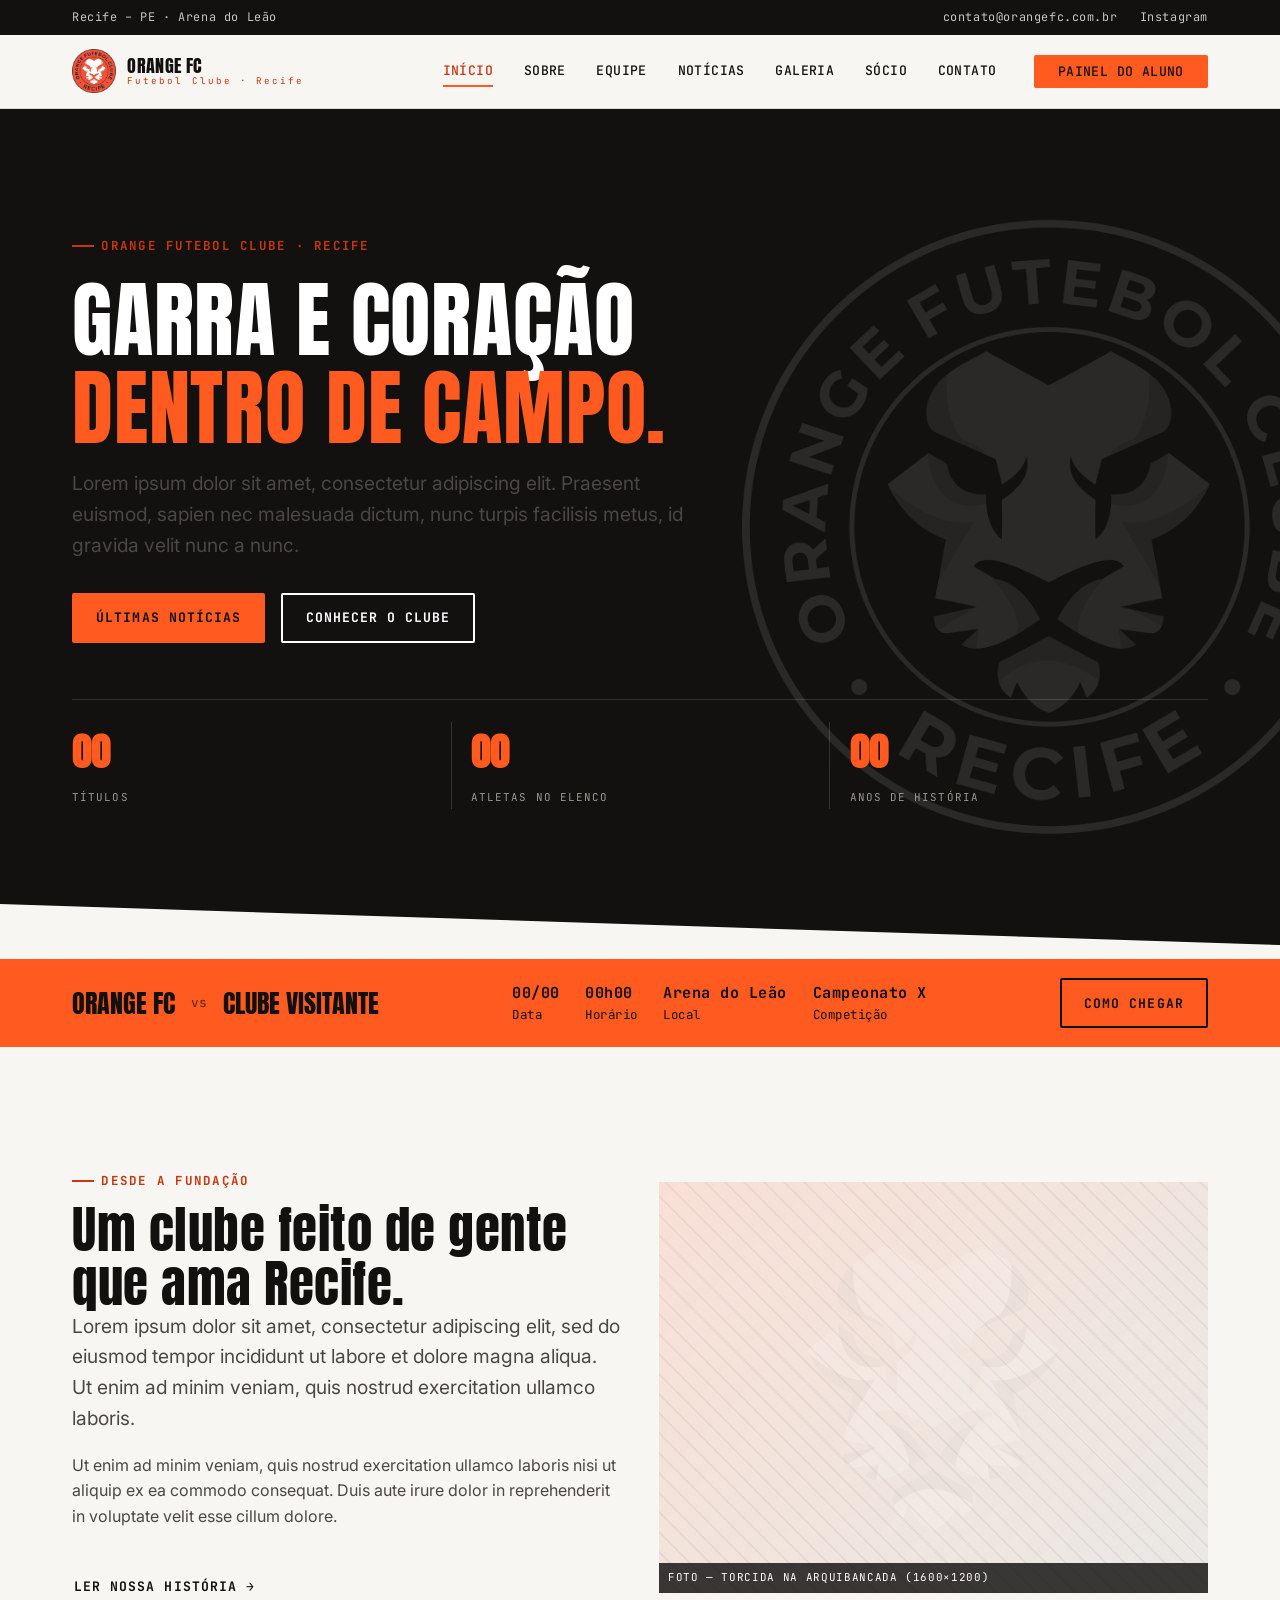
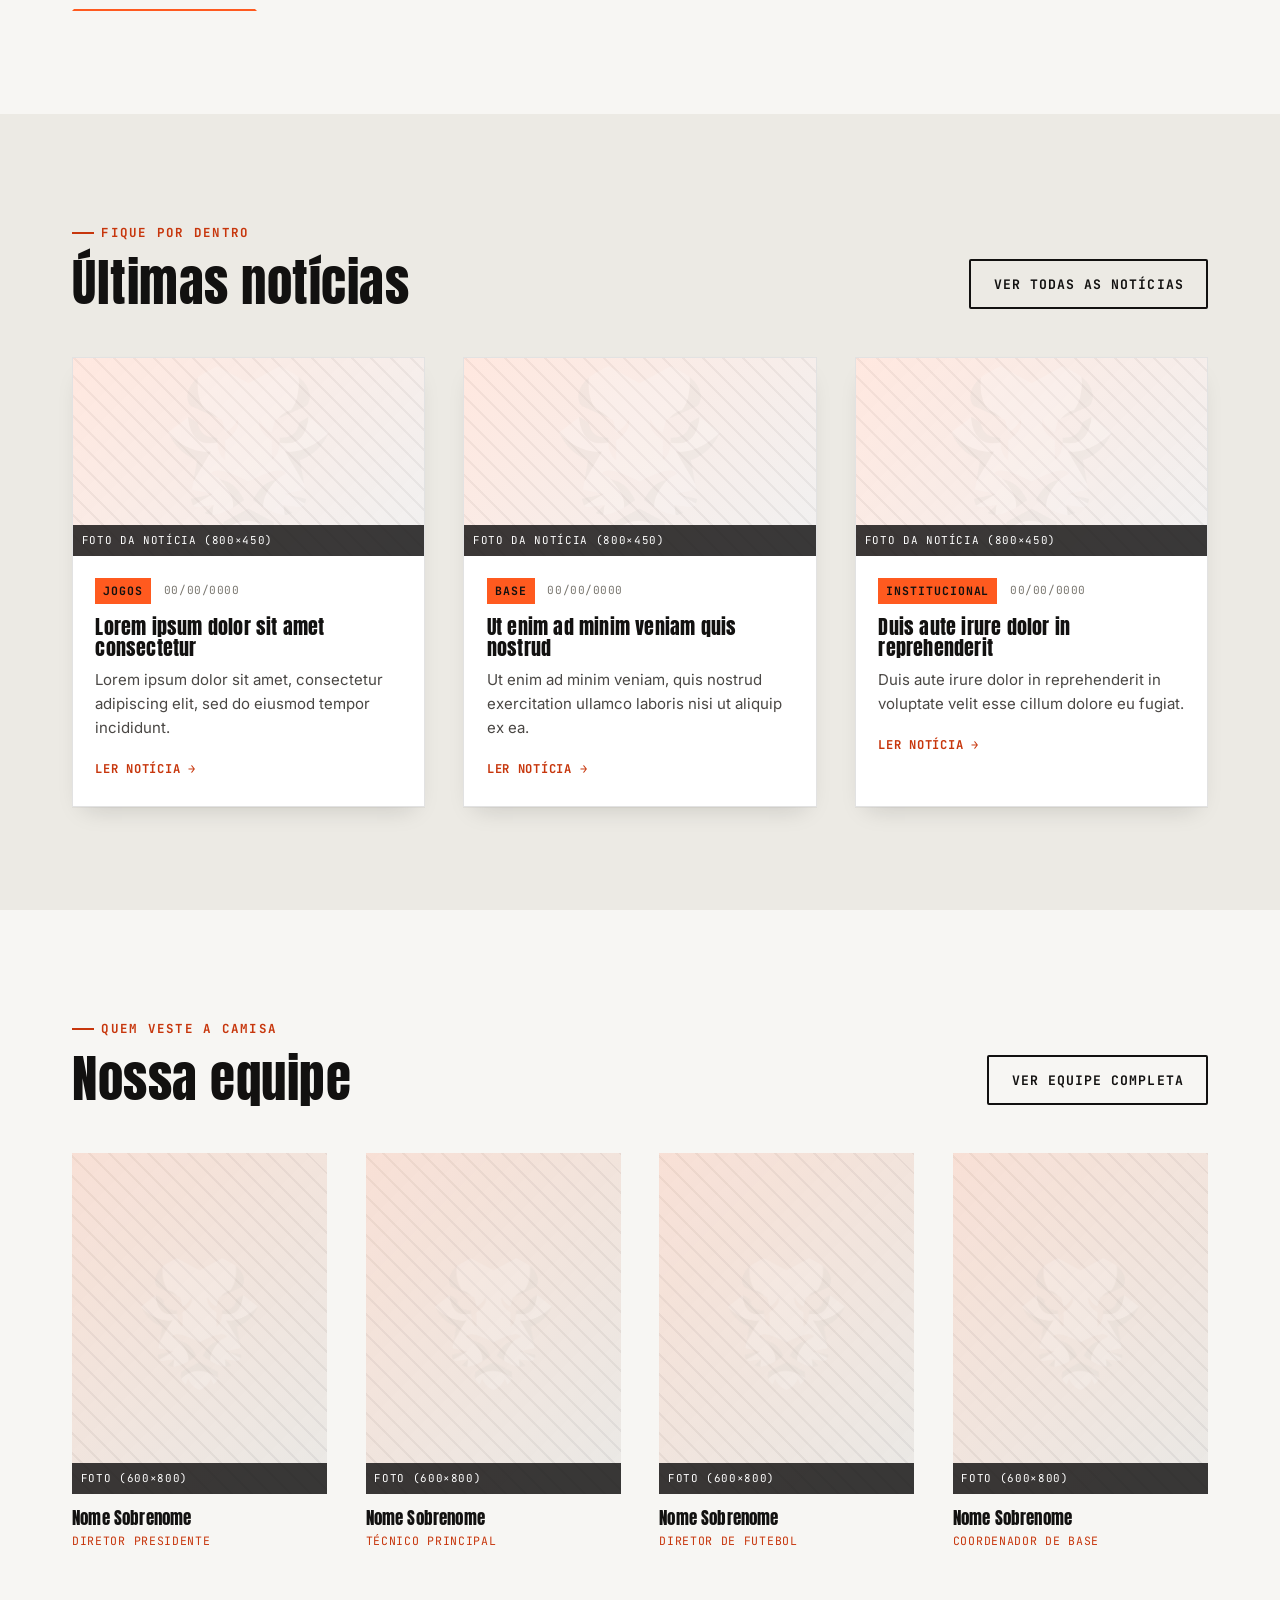
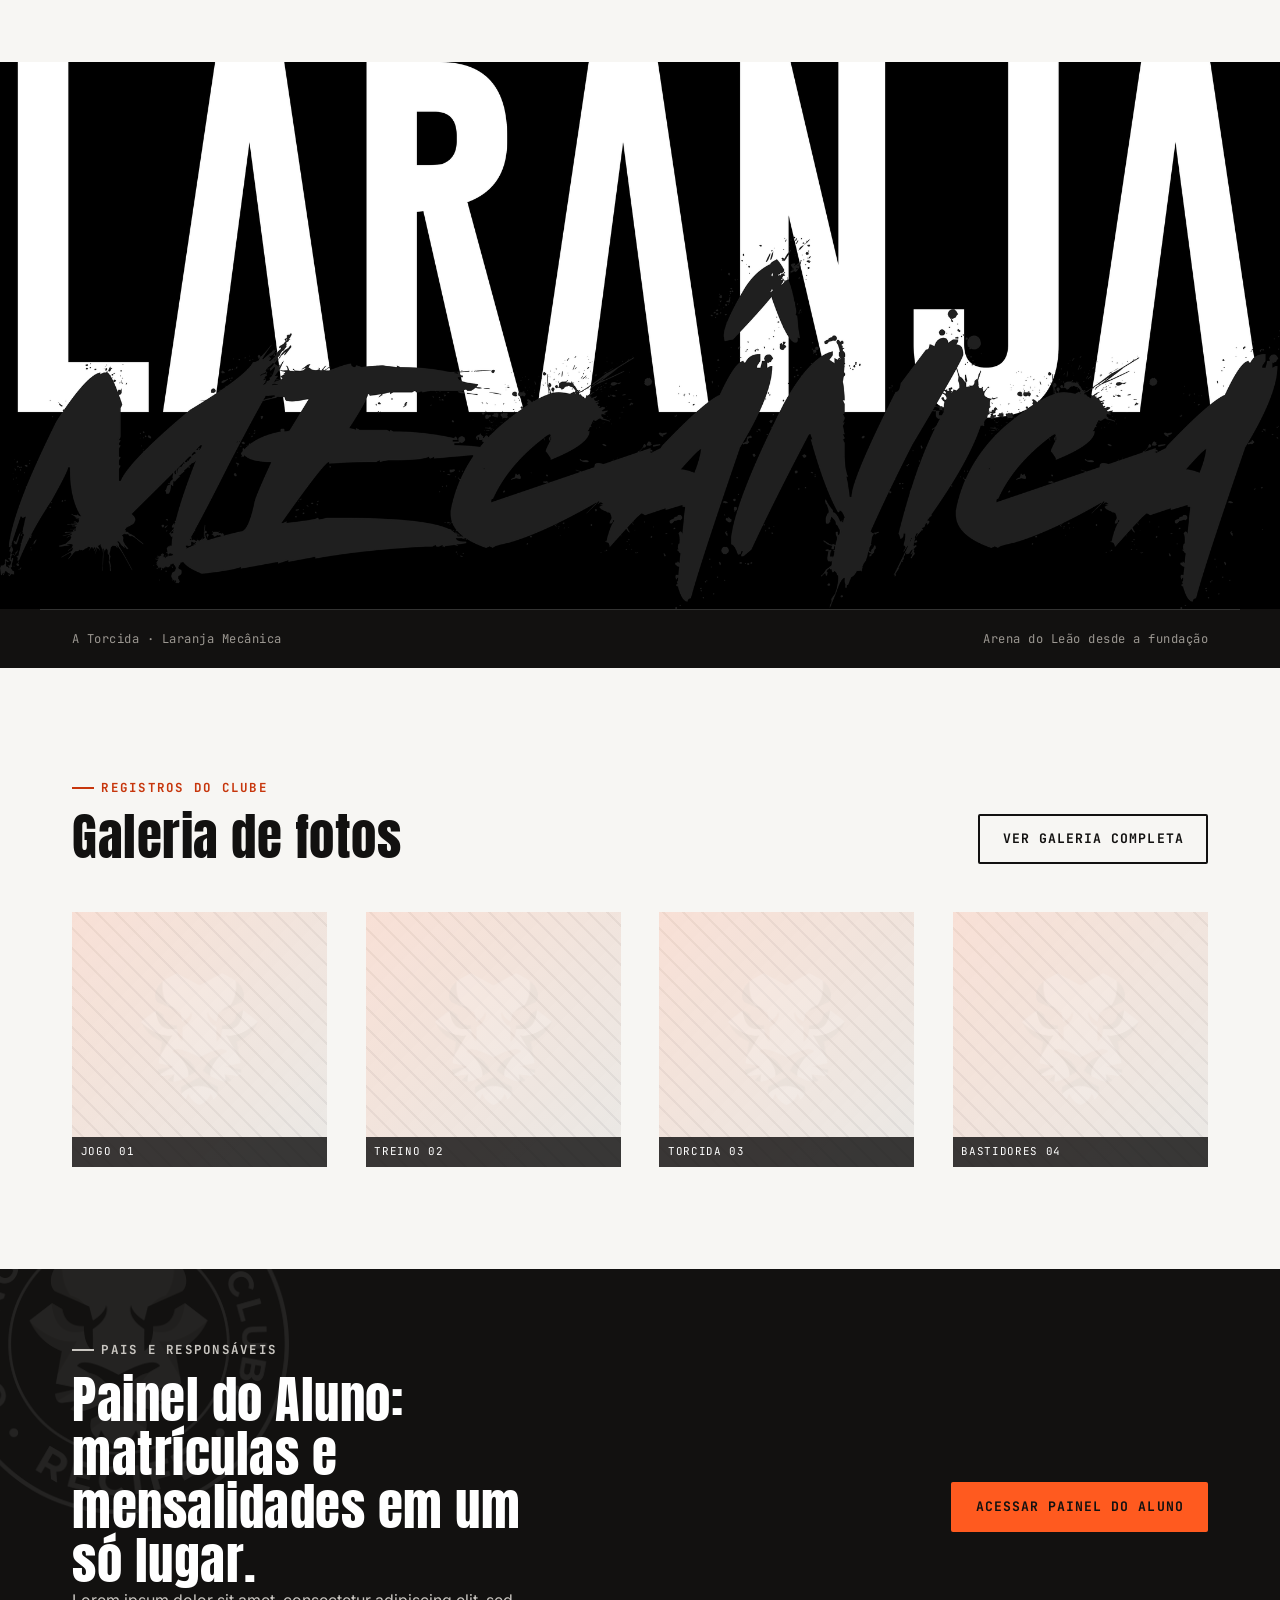
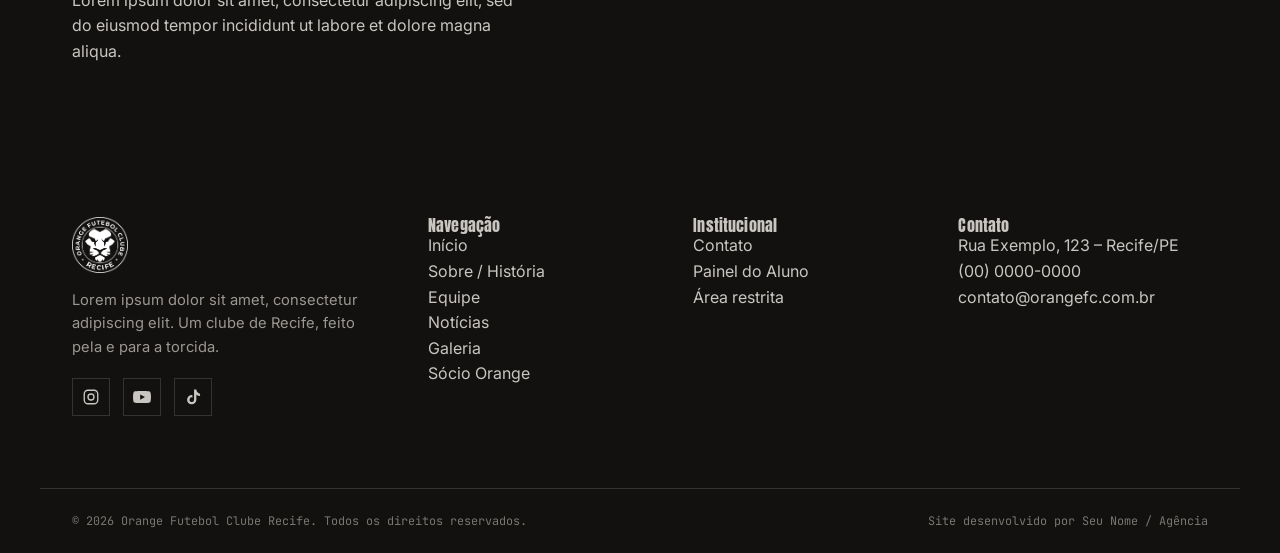
==== index.html @ 22c45e9d "Primeiro commit do site Orange FC Recife Site institucional completo: home, sobre, equipe, noticias," ====
<!DOCTYPE html>
<html lang="pt-BR">
<head>
<meta charset="UTF-8">
<meta name="viewport" content="width=device-width, initial-scale=1.0">
<title>Orange Futebol Clube Recife — Site Oficial</title>
<meta name="description" content="Site oficial do Orange Futebol Clube Recife. Notícias, elenco, história, galeria de fotos e acesso ao Painel do Aluno.">
<link rel="icon" href="img/escudo-laranja-grande.png">
<link rel="stylesheet" href="css/style.css">
</head>
<body>
<a class="skip-link" href="#conteudo">Pular para o conteúdo</a>

<!-- ============================= TOPBAR ============================= -->
<div class="topbar">
  <div class="container">
    <span>Recife – PE · Arena do Leão</span>
    <div class="topbar__links">
      <a href="contato.html">contato@orangefc.com.br</a>
      <a href="https://www.instagram.com/orangefcrecife" target="_blank" rel="noopener">Instagram</a>
    </div>
  </div>
</div>

<!-- ============================= HEADER ============================= -->
<header class="site-header">
  <div class="container">
    <a class="brand" href="index.html">
      <img src="img/escudo-laranja-grande.png" alt="Escudo do Orange Futebol Clube Recife">
      <span class="brand__name">ORANGE FC<small>Futebol Clube · Recife</small></span>
    </a>
    <nav class="nav" id="site-nav">
      <a href="index.html" aria-current="page">Início</a>
      <a href="sobre.html">Sobre</a>
      <a href="equipe.html">Equipe</a>
      <a href="noticias.html">Notícias</a>
      <a href="galeria.html">Galeria</a>
      <a href="socio.html">Sócio</a>
      <a href="contato.html">Contato</a>
      <a class="btn btn--primary nav__cta" href="#" target="_blank" rel="noopener">Painel do Aluno</a>
    </nav>
    <button class="nav-toggle" aria-label="Abrir menu" aria-expanded="false" aria-controls="site-nav"><span></span></button>
  </div>
</header>

<main id="conteudo">

  <!-- ============================= HERO ============================= -->
  <section class="hero angle-cut-bottom">
    <img class="hero__lion" src="img/leao-watermark-1.png" alt="">
    <div class="container hero__grid">
      <div class="hero__content">
        <p class="eyebrow">Orange Futebol Clube · Recife</p>
        <h1 class="h1 hero__title">
          <span class="line">GARRA E CORAÇÃO</span>
          <span class="line text-orange">DENTRO DE CAMPO.</span>
        </h1>
        <p class="lede">Lorem ipsum dolor sit amet, consectetur adipiscing elit. Praesent euismod, sapien nec malesuada dictum, nunc turpis facilisis metus, id gravida velit nunc a nunc.</p>
        <div class="hero__actions">
          <a class="btn btn--primary" href="noticias.html">Últimas notícias</a>
          <a class="btn btn--outline" href="sobre.html">Conhecer o clube</a>
        </div>
      </div>
      <div class="hero__stats">
        <div>
          <strong>00</strong>
          <span>Títulos</span>
        </div>
        <div>
          <strong>00</strong>
          <span>Atletas no elenco</span>
        </div>
        <div>
          <strong>00</strong>
          <span>Anos de história</span>
        </div>
      </div>
    </div>
  </section>

  <!-- ============================= PRÓXIMO JOGO ============================= -->
  <div class="ticket-edge"></div>
  <section class="matchbar">
    <div class="container">
      <div class="matchbar__teams">
        <span>ORANGE FC</span>
        <span class="matchbar__vs">vs</span>
        <span>CLUBE VISITANTE</span>
      </div>
      <div class="matchbar__meta">
        <div><strong>00/00</strong><span>Data</span></div>
        <div><strong>00h00</strong><span>Horário</span></div>
        <div><strong>Arena do Leão</strong><span>Local</span></div>
        <div><strong>Campeonato X</strong><span>Competição</span></div>
      </div>
      <a class="btn btn--outline" href="contato.html">Como chegar</a>
    </div>
  </section>
  <div class="ticket-edge"></div>

  <!-- ============================= SOBRE (TEASER) ============================= -->
  <section class="section">
    <div class="container grid grid-2" style="align-items: center;">
      <div>
        <p class="eyebrow">Desde a fundação</p>
        <h2 class="h2">Um clube feito de gente<br>que ama Recife.</h2>
        <p class="lede">Lorem ipsum dolor sit amet, consectetur adipiscing elit, sed do eiusmod tempor incididunt ut labore et dolore magna aliqua. Ut enim ad minim veniam, quis nostrud exercitation ullamco laboris.</p>
        <p style="color:#4A4744; max-width: 60ch;">Ut enim ad minim veniam, quis nostrud exercitation ullamco laboris nisi ut aliquip ex ea commodo consequat. Duis aute irure dolor in reprehenderit in voluptate velit esse cillum dolore.</p>
        <a class="btn btn--ghost" href="sobre.html" style="margin-top: 1rem;">Ler nossa história →</a>
      </div>
      <div class="ph ph--4x3">
        <span>Foto — torcida na arquibancada (1600×1200)</span>
      </div>
    </div>
  </section>

  <!-- ============================= NOTÍCIAS (DESTAQUES) ============================= -->
  <section class="section section--dim">
    <div class="container">
      <div class="section-head">
        <div>
          <p class="eyebrow">Fique por dentro</p>
          <h2 class="h2">Últimas notícias</h2>
        </div>
        <a class="btn btn--outline" href="noticias.html">Ver todas as notícias</a>
      </div>

      <div class="grid grid-3">
        <article class="card news-card">
          <div class="ph ph--16x9"><span>Foto da notícia (800×450)</span></div>
          <div class="news-card__body">
            <div class="news-card__meta"><span class="tag tag--orange">Jogos</span><span>00/00/0000</span></div>
            <h3>Lorem ipsum dolor sit amet consectetur</h3>
            <p>Lorem ipsum dolor sit amet, consectetur adipiscing elit, sed do eiusmod tempor incididunt.</p>
            <a class="news-card__link" href="noticia.html">Ler notícia →</a>
          </div>
        </article>
        <article class="card news-card">
          <div class="ph ph--16x9"><span>Foto da notícia (800×450)</span></div>
          <div class="news-card__body">
            <div class="news-card__meta"><span class="tag tag--orange">Base</span><span>00/00/0000</span></div>
            <h3>Ut enim ad minim veniam quis nostrud</h3>
            <p>Ut enim ad minim veniam, quis nostrud exercitation ullamco laboris nisi ut aliquip ex ea.</p>
            <a class="news-card__link" href="noticia.html">Ler notícia →</a>
          </div>
        </article>
        <article class="card news-card">
          <div class="ph ph--16x9"><span>Foto da notícia (800×450)</span></div>
          <div class="news-card__body">
            <div class="news-card__meta"><span class="tag tag--orange">Institucional</span><span>00/00/0000</span></div>
            <h3>Duis aute irure dolor in reprehenderit</h3>
            <p>Duis aute irure dolor in reprehenderit in voluptate velit esse cillum dolore eu fugiat.</p>
            <a class="news-card__link" href="noticia.html">Ler notícia →</a>
          </div>
        </article>
      </div>
    </div>
  </section>

  <!-- ============================= EQUIPE (TEASER) ============================= -->
  <section class="section">
    <div class="container">
      <div class="section-head">
        <div>
          <p class="eyebrow">Quem veste a camisa</p>
          <h2 class="h2">Nossa equipe</h2>
        </div>
        <a class="btn btn--outline" href="equipe.html">Ver equipe completa</a>
      </div>
      <div class="grid grid-4">
        <div class="person">
          <div class="ph ph--3x4 person__photo"><span>Foto (600×800)</span></div>
          <h3>Nome Sobrenome</h3>
          <span class="role">Diretor Presidente</span>
        </div>
        <div class="person">
          <div class="ph ph--3x4 person__photo"><span>Foto (600×800)</span></div>
          <h3>Nome Sobrenome</h3>
          <span class="role">Técnico Principal</span>
        </div>
        <div class="person">
          <div class="ph ph--3x4 person__photo"><span>Foto (600×800)</span></div>
          <h3>Nome Sobrenome</h3>
          <span class="role">Diretor de Futebol</span>
        </div>
        <div class="person">
          <div class="ph ph--3x4 person__photo"><span>Foto (600×800)</span></div>
          <h3>Nome Sobrenome</h3>
          <span class="role">Coordenador de Base</span>
        </div>
      </div>
    </div>
  </section>

  <!-- ============================= TORCIDA — LARANJA MECÂNICA ============================= -->
  <section class="torcida-band">
    <img src="img/laranja-mecanica.png" alt="Arte da torcida Laranja Mecânica, nome da torcida organizada do Orange Futebol Clube">
    <div class="container torcida-band__caption">
      <span>A Torcida · Laranja Mecânica</span>
      <span>Arena do Leão desde a fundação</span>
    </div>
  </section>

  <!-- ============================= GALERIA (TEASER) ============================= -->
  <section class="section">
    <div class="container">
      <div class="section-head">
        <div>
          <p class="eyebrow">Registros do clube</p>
          <h2 class="h2">Galeria de fotos</h2>
        </div>
        <a class="btn btn--outline" href="galeria.html">Ver galeria completa</a>
      </div>
      <div class="grid grid-4">
        <div class="ph ph--1x1"><span>Jogo 01</span></div>
        <div class="ph ph--1x1"><span>Treino 02</span></div>
        <div class="ph ph--1x1"><span>Torcida 03</span></div>
        <div class="ph ph--1x1"><span>Bastidores 04</span></div>
      </div>
    </div>
  </section>

  <!-- ============================= CTA — PAINEL DO ALUNO ============================= -->
  <section class="cta-banner">
    <img class="cta-banner__lion" src="img/leao-watermark-1.png" alt="">
    <div class="container">
      <div>
        <p class="eyebrow">Pais e responsáveis</p>
        <h2 class="h2">Painel do Aluno: matrículas e mensalidades em um só lugar.</h2>
        <p>Lorem ipsum dolor sit amet, consectetur adipiscing elit, sed do eiusmod tempor incididunt ut labore et dolore magna aliqua.</p>
      </div>
      <a class="btn btn--primary" href="#" target="_blank" rel="noopener">Acessar Painel do Aluno</a>
    </div>
  </section>

</main>

<!-- ============================= FOOTER ============================= -->
<footer class="site-footer">
  <div class="container footer__top">
    <div class="footer__brand">
      <img src="img/escudo-preto.png" alt="Escudo do Orange Futebol Clube Recife" style="filter: brightness(0) invert(1);">
      <p>Lorem ipsum dolor sit amet, consectetur adipiscing elit. Um clube de Recife, feito pela e para a torcida.</p>
      <div class="footer__social">
        <a href="https://www.instagram.com/orangefcrecife" target="_blank" rel="noopener" aria-label="Instagram"><svg viewBox="0 0 24 24" fill="none" stroke="currentColor" stroke-width="1.8"><rect x="3" y="3" width="18" height="18" rx="5"/><circle cx="12" cy="12" r="4"/><circle cx="17.3" cy="6.7" r="0.6" fill="currentColor" stroke="none"/></svg></a>
        <a href="https://www.youtube.com/@OrangeFCTV" target="_blank" rel="noopener" aria-label="YouTube"><svg viewBox="0 0 24 24" fill="currentColor"><path d="M23.5 6.5a3 3 0 0 0-2.1-2.1C19.4 4 12 4 12 4s-7.4 0-9.4.4A3 3 0 0 0 .5 6.5 31 31 0 0 0 0 12a31 31 0 0 0 .5 5.5 3 3 0 0 0 2.1 2.1C4.6 20 12 20 12 20s7.4 0 9.4-.4a3 3 0 0 0 2.1-2.1A31 31 0 0 0 24 12a31 31 0 0 0-.5-5.5ZM9.6 15.5v-7l6.4 3.5-6.4 3.5Z"/></svg></a>
        <a href="https://www.tiktok.com/@orangefutebolclube?fbclid=PAZXh0bgNhZW0CMTEAc3J0YwZhcHBfaWQPOTM2NjE5NzQzMzkyNDU5AAGncn7fJ7lJf-_yy7QkRusksurrQ2B-Ny7nEwebhchWkfzwAkJFWrCmd3XKHKI_aem_UQXf-0J1FJy_58L8Z5Jw7w" target="_blank" rel="noopener" aria-label="TikTok"><svg viewBox="0 0 24 24" fill="currentColor"><path d="M16.5 2h-3.1v13.6a3 3 0 1 1-2.1-2.9v-3.2a6.2 6.2 0 1 0 5.2 6.1V9.1a8.4 8.4 0 0 0 4.9 1.6V7.6a5.1 5.1 0 0 1-3.4-2A5 5 0 0 1 16.5 2Z"/></svg></a>
      </div>
    </div>
    <div class="footer__nav">
      <h4>Navegação</h4>
      <ul>
        <li><a href="index.html">Início</a></li>
        <li><a href="sobre.html">Sobre / História</a></li>
        <li><a href="equipe.html">Equipe</a></li>
        <li><a href="noticias.html">Notícias</a></li>
        <li><a href="galeria.html">Galeria</a></li>
        <li><a href="socio.html">Sócio Orange</a></li>
      </ul>
    </div>
    <div class="footer__nav">
      <h4>Institucional</h4>
      <ul>
        <li><a href="contato.html">Contato</a></li>
        <li><a href="#" target="_blank" rel="noopener">Painel do Aluno</a></li>
        <li><a href="admin.html">Área restrita</a></li>
      </ul>
    </div>
    <div class="footer__contact">
      <h4>Contato</h4>
      <ul>
        <li>Rua Exemplo, 123 – Recife/PE</li>
        <li>(00) 0000-0000</li>
        <li>contato@orangefc.com.br</li>
      </ul>
    </div>
  </div>
  <div class="container footer__bottom">
    <span>© 2026 Orange Futebol Clube Recife. Todos os direitos reservados.</span>
    <span>Site desenvolvido por <a href="#">Seu Nome / Agência</a></span>
  </div>
</footer>

<script src="js/main.js"></script>
</body>
</html>
---- css/style.css ----
/* ==========================================================================
   ORANGE FUTEBOL CLUBE RECIFE — STYLESHEET BASE
   Estrutura: 1. Fontes  2. Tokens  3. Reset  4. Utilitários  5. Header
   6. Footer  7. Componentes  8. Páginas  9. Responsivo
   ========================================================================== */

@import url('https://fonts.googleapis.com/css2?family=Anton&family=Inter:wght@400;500;600;700;800&family=JetBrains+Mono:wght@400;500;700&display=swap');

/* --------------------------------------------------------------------------
   2. DESIGN TOKENS
   -------------------------------------------------------------------------- */
:root{
  /* Cores da marca — extraídas do escudo oficial */
  --orange:        #FF5A1F;
  --orange-deep:   #C7360C;
  --orange-light:  #FFDCC8;
  --ink:           #121110;
  --ink-soft:      #1D1B19;
  --paper:         #F7F6F3;
  --paper-dim:     #ECEAE4;
  --white:         #FFFFFF;
  --line:          rgba(18,17,16,.12);
  --line-on-dark:  rgba(255,255,255,.14);

  /* Tipografia */
  --font-display: 'Anton', sans-serif;
  --font-body:    'Inter', sans-serif;
  --font-mono:    'JetBrains Mono', monospace;

  /* Espaçamento & layout */
  --container: 1200px;
  --gap: clamp(1.25rem, 3vw, 2.5rem);
  --radius: 2px; /* identidade angular — quase sem curvas */

  --shadow-card: 0 1px 0 rgba(18,17,16,.04), 0 12px 24px -12px rgba(18,17,16,.18);
}

/* --------------------------------------------------------------------------
   3. RESET
   -------------------------------------------------------------------------- */
*, *::before, *::after{ box-sizing: border-box; }
html{ scroll-behavior: smooth; }
body{
  margin: 0;
  font-family: var(--font-body);
  color: var(--ink);
  background: var(--paper);
  -webkit-font-smoothing: antialiased;
  line-height: 1.6;
}
img{ max-width: 100%; display: block; }
a{ color: inherit; text-decoration: none; }
ul{ list-style: none; margin: 0; padding: 0; }
button{ font-family: inherit; cursor: pointer; }
input, textarea, select{ font-family: inherit; font-size: 1rem; }
h1,h2,h3,h4{ font-family: var(--font-display); font-weight: 400; line-height: 1.05; margin: 0; letter-spacing: .01em; }
p{ margin: 0 0 1em; }
:focus-visible{ outline: 3px solid var(--orange); outline-offset: 2px; }

@media (prefers-reduced-motion: reduce){
  *{ animation-duration: .001ms !important; animation-iteration-count: 1 !important; transition-duration: .001ms !important; scroll-behavior: auto !important; }
}

/* --------------------------------------------------------------------------
   4. UTILITÁRIOS
   -------------------------------------------------------------------------- */
.container{
  width: 100%;
  max-width: var(--container);
  margin-inline: auto;
  padding-inline: clamp(1.25rem, 4vw, 2rem);
}
.section{ padding-block: clamp(3.5rem, 8vw, 6.5rem); }
.section--tight{ padding-block: clamp(2rem, 5vw, 3.5rem); }
.section--dark{ background: var(--ink); color: var(--white); }
.section--orange{ background: var(--orange); color: var(--ink); }
.section--dim{ background: var(--paper-dim); }

.eyebrow{
  display: inline-flex;
  align-items: center;
  gap: .6em;
  font-family: var(--font-mono);
  font-size: .78rem;
  font-weight: 700;
  letter-spacing: .18em;
  text-transform: uppercase;
  color: var(--orange-deep);
}
.section--dark .eyebrow{ color: var(--orange); }
.eyebrow::before{
  content: "";
  width: 22px; height: 2px;
  background: currentColor;
  display: inline-block;
}

.h1{ font-size: clamp(2.6rem, 6.5vw, 5.4rem); }
.h2{ font-size: clamp(2rem, 4.6vw, 3.2rem); }
.h3{ font-size: clamp(1.35rem, 2.6vw, 1.7rem); }
.lede{ font-size: clamp(1.05rem, 1.6vw, 1.2rem); color: #4A4744; max-width: 60ch; }
.section--dark .lede{ color: #C9C6C1; }

.text-orange{ color: var(--orange); }

.btn{
  display: inline-flex;
  align-items: center;
  gap: .55em;
  padding: .95em 1.7em;
  font-family: var(--font-mono);
  font-weight: 700;
  font-size: .82rem;
  letter-spacing: .08em;
  text-transform: uppercase;
  border: 2px solid transparent;
  border-radius: var(--radius);
  transition: transform .18s ease, background-color .18s ease, color .18s ease, border-color .18s ease;
  white-space: nowrap;
}
.btn:hover{ transform: translateY(-2px); }
.btn--primary{ background: var(--orange); color: var(--ink); }
.btn--primary:hover{ background: var(--ink); color: var(--white); }
.btn--outline{ border-color: currentColor; background: transparent; }
.btn--outline:hover{ background: var(--ink); color: var(--white); border-color: var(--ink); }
.section--dark .btn--outline{ border-color: var(--line-on-dark); }
.section--dark .btn--outline:hover{ background: var(--white); color: var(--ink); border-color: var(--white); }
.btn--ghost{ background: transparent; color: inherit; padding-inline: 0; border-bottom: 2px solid var(--orange); border-radius: 0; }
.btn--ghost:hover{ transform: none; color: var(--orange-deep); }

.tag{
  font-family: var(--font-mono);
  font-size: .72rem;
  font-weight: 700;
  letter-spacing: .08em;
  text-transform: uppercase;
  padding: .3em .7em;
  background: var(--ink);
  color: var(--white);
}
.tag--orange{ background: var(--orange); color: var(--ink); }

.grid{ display: grid; gap: var(--gap); }
.grid-2{ grid-template-columns: repeat(2, 1fr); }
.grid-3{ grid-template-columns: repeat(3, 1fr); }
.grid-4{ grid-template-columns: repeat(4, 1fr); }

.card{
  background: var(--white);
  border: 1px solid var(--line);
  box-shadow: var(--shadow-card);
}

/* Ph = placeholder de imagem (substituir pelas fotos reais do clube) */
.ph{
  position: relative;
  display: flex;
  align-items: flex-end;
  overflow: hidden;
  background:
    linear-gradient(135deg, rgba(255,90,31,.14), rgba(18,17,16,.06)),
    repeating-linear-gradient(45deg, rgba(18,17,16,.05) 0 2px, transparent 2px 14px);
  color: var(--ink);
}
.ph::before{
  content: "";
  position: absolute; inset: 0;
  background-image: url('../img/leao-watermark-2.png');
  background-repeat: no-repeat;
  background-position: center;
  background-size: 46%;
  opacity: .16;
}
.ph span{
  position: relative;
  display: block;
  width: 100%;
  padding: .6em .8em;
  font-family: var(--font-mono);
  font-size: .68rem;
  letter-spacing: .06em;
  text-transform: uppercase;
  background: rgba(18,17,16,.82);
  color: var(--white);
}
.ph--1x1{ aspect-ratio: 1/1; }
.ph--4x3{ aspect-ratio: 4/3; }
.ph--16x9{ aspect-ratio: 16/9; }
.ph--3x4{ aspect-ratio: 3/4; }

/* Divisor angular — corte diagonal entre seções, ecoa as bordas do brasão */
.angle-cut{
  position: relative;
  clip-path: polygon(0 3.2vw, 100% 0, 100% 100%, 0 100%);
  margin-top: clamp(-3rem,-4.5vw,-2rem);
}
.angle-cut-bottom{
  clip-path: polygon(0 0, 100% 0, 100% 100%, 0 calc(100% - 3.2vw));
}

/* Perfuração estilo ingresso — usada na faixa de próximo jogo */
.ticket-edge{
  height: 14px;
  background-image: radial-gradient(circle 7px, var(--paper) 7px, transparent 7.5px);
  background-size: 34px 14px;
  background-repeat: repeat-x;
  background-position: center;
}
.ticket-edge--dark{ background-image: radial-gradient(circle 7px, var(--ink) 7px, transparent 7.5px); }

/* --------------------------------------------------------------------------
   5. HEADER
   -------------------------------------------------------------------------- */
.topbar{
  background: var(--ink);
  color: #C9C6C1;
  font-family: var(--font-mono);
  font-size: .74rem;
  letter-spacing: .05em;
}
.topbar .container{
  display: flex;
  align-items: center;
  justify-content: space-between;
  padding-block: .5rem;
  gap: 1rem;
}
.topbar a:hover{ color: var(--orange); }
.topbar__links{ display: flex; gap: 1.4rem; }

.site-header{
  position: sticky;
  top: 0;
  z-index: 50;
  background: var(--paper);
  border-bottom: 1px solid var(--line);
}
.site-header .container{
  display: flex;
  align-items: center;
  justify-content: space-between;
  padding-block: .9rem;
  gap: 1.5rem;
}
.brand{ display: flex; align-items: center; gap: .7rem; }
.brand img{ width: 44px; height: 44px; object-fit: contain; }
.brand__name{ font-family: var(--font-display); font-size: 1.15rem; letter-spacing: .02em; line-height: 1; }
.brand__name small{ display: block; font-family: var(--font-mono); font-size: .58rem; letter-spacing: .22em; color: var(--orange-deep); margin-top: .3em; }

.nav{ display: flex; align-items: center; gap: clamp(1.2rem, 2.4vw, 2.2rem); }
.nav a{
  font-family: var(--font-mono);
  font-size: .82rem;
  font-weight: 500;
  letter-spacing: .03em;
  text-transform: uppercase;
  padding-block: .3em;
  border-bottom: 2px solid transparent;
}
.nav a:hover, .nav a[aria-current="page"]{ border-color: var(--orange); color: var(--orange-deep); }
.nav__cta{ margin-left: .4rem; }

.nav-toggle{
  display: none;
  width: 42px; height: 42px;
  border: 1px solid var(--line);
  background: var(--white);
  align-items: center;
  justify-content: center;
}
.nav-toggle span, .nav-toggle::before, .nav-toggle::after{
  content: "";
  display: block;
  width: 20px; height: 2px;
  background: var(--ink);
  position: relative;
}
.nav-toggle::before{ transform: translateY(-6px); position: absolute; }
.nav-toggle::after{ transform: translateY(6px); position: absolute; }

/* --------------------------------------------------------------------------
   6. FOOTER
   -------------------------------------------------------------------------- */
.site-footer{ background: var(--ink); color: #C9C6C1; }
.footer__top{
  padding-block: clamp(3rem, 6vw, 4.5rem);
  display: grid;
  grid-template-columns: 1.4fr 1fr 1fr 1.1fr;
  gap: var(--gap);
}
.footer__brand img{ width: 56px; margin-bottom: 1rem; }
.footer__brand p{ max-width: 34ch; color: #9B9791; font-size: .92rem; }
.footer h4{
  font-family: var(--font-mono);
  font-size: .78rem;
  letter-spacing: .12em;
  text-transform: uppercase;
  color: var(--white);
  margin-bottom: 1.1rem;
}
.footer li{ margin-bottom: .6rem; font-size: .92rem; }
.footer a:hover{ color: var(--orange); }
.footer__social{ display: flex; gap: .8rem; margin-top: 1.2rem; }
.footer__social a{
  width: 38px; height: 38px;
  border: 1px solid var(--line-on-dark);
  display: flex; align-items: center; justify-content: center;
}
.footer__social a svg{ width: 18px; height: 18px; display: block; }
.footer__social a:hover{ border-color: var(--orange); color: var(--orange); }
.footer__bottom{
  border-top: 1px solid var(--line-on-dark);
  padding-block: 1.4rem;
  display: flex; justify-content: space-between; align-items: center; flex-wrap: wrap; gap: .6rem;
  font-family: var(--font-mono);
  font-size: .74rem;
  color: #79766F;
}
.footer__bottom a:hover{ color: var(--orange); }

/* --------------------------------------------------------------------------
   7. COMPONENTES
   -------------------------------------------------------------------------- */

/* Hero */
.hero{
  position: relative;
  background: var(--ink);
  color: var(--white);
  overflow: hidden;
  padding-block: clamp(4rem, 11vw, 7.5rem) clamp(5rem, 12vw, 8.5rem);
}
.hero__lion{
  position: absolute;
  right: -6%;
  top: 50%;
  transform: translateY(-50%);
  width: min(48vw, 620px);
  opacity: .1;
  pointer-events: none;
}
.hero__grid{
  position: relative;
  z-index: 1;
}
.hero__content{ max-width: 640px; }
.hero__title{ margin-block: .5rem 1.1rem; }
.hero__title .line{ display: block; }
.hero__actions{ display: flex; gap: 1rem; flex-wrap: wrap; margin-top: 2rem; }
.hero__stats{
  display: grid;
  grid-template-columns: repeat(3, 1fr);
  border-top: 1px solid var(--line-on-dark);
  padding-top: 1.4rem;
  margin-top: clamp(2.5rem, 5vw, 3.5rem);
}
.hero__stats div + div{ border-left: 1px solid var(--line-on-dark); padding-left: 1.2rem; }
.hero__stats strong{ display: block; font-family: var(--font-display); font-size: clamp(1.8rem, 3vw, 2.4rem); color: var(--orange); }
.hero__stats span{ font-family: var(--font-mono); font-size: .68rem; letter-spacing: .1em; text-transform: uppercase; color: #9B9791; }

/* Faixa Próximo Jogo */
.matchbar{ background: var(--orange); color: var(--ink); }
.matchbar .container{
  display: flex;
  align-items: center;
  justify-content: space-between;
  flex-wrap: wrap;
  gap: 1rem;
  padding-block: 1.2rem;
}
.matchbar__teams{ display: flex; align-items: center; gap: 1rem; font-family: var(--font-display); font-size: clamp(1.1rem, 2.4vw, 1.6rem); }
.matchbar__vs{ font-family: var(--font-mono); font-size: .8rem; opacity: .7; }
.matchbar__meta{ display: flex; gap: 1.6rem; font-family: var(--font-mono); font-size: .78rem; letter-spacing: .04em; }
.matchbar__meta strong{ display: block; font-size: .95rem; }

/* Cabeçalho de seção */
.section-head{ display: flex; justify-content: space-between; align-items: flex-end; gap: 1.5rem; margin-bottom: clamp(2rem, 4vw, 3rem); flex-wrap: wrap; }

/* Cards de notícia */
.news-card{ display: flex; flex-direction: column; }
.news-card__body{ padding: 1.4rem 1.4rem 1.6rem; }
.news-card__meta{ display: flex; gap: .8rem; align-items: center; margin-bottom: .8rem; font-family: var(--font-mono); font-size: .7rem; color: #79766F; text-transform: uppercase; letter-spacing: .05em; }
.news-card h3{ font-size: 1.25rem; margin-bottom: .6rem; }
.news-card p{ color: #4A4744; font-size: .94rem; }
.news-card__link{ margin-top: auto; font-family: var(--font-mono); font-size: .76rem; font-weight: 700; letter-spacing: .06em; text-transform: uppercase; color: var(--orange-deep); padding-top: 1rem; }

/* Elenco / equipe */
.person{ text-align: left; }
.person__photo{ margin-bottom: 1rem; position: relative; }
.shirt-number{
  position: absolute; top: .6rem; left: .6rem; z-index: 2;
  width: 34px; height: 34px;
  display: flex; align-items: center; justify-content: center;
  background: var(--ink); color: var(--white);
  font-family: var(--font-mono); font-weight: 700; font-size: .9rem;
}
.person h3{ font-size: 1.05rem; }
.person .role{ font-family: var(--font-mono); font-size: .72rem; letter-spacing: .06em; text-transform: uppercase; color: var(--orange-deep); display: block; margin-top: .3rem; margin-bottom: .6rem; }
.person p{ font-size: .88rem; color: #4A4744; }

/* Linha do tempo (história) */
.timeline{ position: relative; padding-left: clamp(1.5rem, 4vw, 3rem); border-left: 2px solid var(--line); }
.timeline__item{ position: relative; padding-bottom: clamp(2.2rem, 5vw, 3.2rem); }
.timeline__item:last-child{ padding-bottom: 0; }
.timeline__item::before{
  content: "";
  position: absolute;
  left: clamp(-1.62rem, -4.14vw, -3.12rem);
  top: .3rem;
  width: 12px; height: 12px;
  background: var(--orange);
  border: 2px solid var(--ink);
  border-radius: 50%;
}
.timeline__year{ font-family: var(--font-mono); font-weight: 700; color: var(--orange-deep); letter-spacing: .05em; display: block; margin-bottom: .4rem; }

/* Banner CTA — Painel do Aluno */
.cta-banner{
  background: var(--ink);
  color: var(--white);
  position: relative;
  overflow: hidden;
}
.cta-banner .container{
  position: relative; z-index: 1;
  display: flex; align-items: center; justify-content: space-between; gap: 2rem; flex-wrap: wrap;
  padding-block: clamp(3rem, 6vw, 4rem);
}
.cta-banner__lion{ position: absolute; left: -4%; top: -20%; width: 340px; opacity: .08; }
.cta-banner h2{ max-width: 18ch; }
.cta-banner p{ color: #C9C6C1; max-width: 46ch; }

/* Faixa gráfica "Laranja Mecânica" (torcida) */
.torcida-band{ background: var(--ink); }
.torcida-band img{ width: 100%; display: block; }
.torcida-band__caption{
  display: flex; justify-content: space-between; align-items: center; flex-wrap: wrap; gap: 1rem;
  padding-block: 1.2rem;
  border-top: 1px solid var(--line-on-dark);
  font-family: var(--font-mono);
  font-size: .76rem;
  color: #9B9791;
  letter-spacing: .04em;
}

/* Galeria */
.gallery-filters{ display: flex; gap: .6rem; flex-wrap: wrap; margin-bottom: 2rem; }
.gallery-filters button{
  padding: .5em 1.1em;
  border: 1px solid var(--line);
  background: var(--white);
  font-family: var(--font-mono);
  font-size: .74rem;
  letter-spacing: .05em;
  text-transform: uppercase;
}
.gallery-filters button.is-active{ background: var(--ink); color: var(--white); border-color: var(--ink); }
.gallery-grid{ display: grid; grid-template-columns: repeat(4, 1fr); gap: .8rem; }
.gallery-grid .ph{ cursor: zoom-in; }
.gallery-grid > *:nth-child(4n+1){ grid-row: span 2; }

.lightbox{
  position: fixed; inset: 0; z-index: 100;
  background: rgba(18,17,16,.94);
  display: none;
  align-items: center; justify-content: center;
  padding: 2rem;
}
.lightbox.is-open{ display: flex; }
.lightbox__frame{ max-width: 900px; width: 100%; }
.lightbox__frame .ph{ aspect-ratio: 16/10; }
.lightbox__close{
  position: absolute; top: 1.5rem; right: 1.5rem;
  width: 44px; height: 44px;
  border: 1px solid var(--line-on-dark);
  background: transparent; color: var(--white);
  font-family: var(--font-mono); font-size: 1.1rem;
}
.lightbox__close:hover{ background: var(--orange); border-color: var(--orange); color: var(--ink); }
.lightbox__caption{ color: #C9C6C1; font-family: var(--font-mono); font-size: .8rem; margin-top: 1rem; text-align: center; }

/* Formulário de contato */
.form-grid{ display: grid; grid-template-columns: 1fr 1fr; gap: 1.2rem; }
.field{ display: flex; flex-direction: column; gap: .5rem; }
.field--full{ grid-column: 1 / -1; }
.field label{ font-family: var(--font-mono); font-size: .72rem; letter-spacing: .06em; text-transform: uppercase; color: #4A4744; }
.field input, .field textarea, .field select{
  border: 1px solid var(--line);
  background: var(--white);
  padding: .85em 1em;
  border-radius: var(--radius);
}
.field input:focus, .field textarea:focus, .field select:focus{ border-color: var(--orange); }
.field textarea{ resize: vertical; min-height: 140px; }
.form-note{ font-size: .82rem; color: #79766F; margin-top: .8rem; }

.contact-info{ display: grid; gap: 1.4rem; }
.contact-info__item{ padding: 1.4rem; background: var(--white); border: 1px solid var(--line); }
.contact-info__item h4{ font-family: var(--font-mono); font-size: .72rem; letter-spacing: .08em; text-transform: uppercase; color: var(--orange-deep); margin: 0 0 .5rem; }

.map-ph{
  aspect-ratio: 16/7;
  background: var(--paper-dim);
  border: 1px dashed var(--line);
  display: flex; align-items: center; justify-content: center;
  font-family: var(--font-mono); font-size: .8rem; color: #79766F; text-align: center;
}

/* Página interna — cabeçalho simples */
.page-hero{ background: var(--ink); color: var(--white); padding-block: clamp(3rem, 7vw, 5rem) clamp(3.5rem, 8vw, 5.5rem); }
.breadcrumb{ font-family: var(--font-mono); font-size: .74rem; color: #9B9791; letter-spacing: .04em; margin-bottom: 1rem; }
.breadcrumb a:hover{ color: var(--orange); }

/* Notícia — artigo individual */
.article__meta{ display: flex; gap: 1.2rem; align-items: center; font-family: var(--font-mono); font-size: .78rem; color: #9B9791; text-transform: uppercase; letter-spacing: .05em; margin-top: 1rem; }
.article__body{ max-width: 72ch; font-size: 1.05rem; }
.article__body p{ margin-bottom: 1.4em; color: #322F2C; }
.article__body h2{ font-size: 1.6rem; margin: 1.6em 0 .6em; }
.article__figure{ margin: 2.2rem 0; }
.article__figure figcaption{ font-family: var(--font-mono); font-size: .76rem; color: #79766F; margin-top: .7rem; }
.share-row{ display: flex; align-items: center; gap: 1rem; margin-top: 2.5rem; padding-top: 1.6rem; border-top: 1px solid var(--line); font-family: var(--font-mono); font-size: .76rem; text-transform: uppercase; letter-spacing: .05em; }

/* Admin — protótipo de painel */
.admin-shell{ display: grid; grid-template-columns: 240px 1fr; min-height: 100vh; }
.admin-side{ background: var(--ink); color: #C9C6C1; padding: 1.6rem 1.4rem; }
.admin-side .brand__name{ color: var(--white); }
.admin-side nav{ margin-top: 2.4rem; display: flex; flex-direction: column; gap: .3rem; }
.admin-side nav a{
  font-family: var(--font-mono); font-size: .82rem; letter-spacing: .03em; text-transform: uppercase;
  padding: .7em .8em; border-left: 2px solid transparent;
}
.admin-side nav a.is-active, .admin-side nav a:hover{ border-color: var(--orange); color: var(--white); background: rgba(255,255,255,.04); }
.admin-side nav a[aria-disabled="true"]{ opacity: .4; pointer-events: none; }
.admin-main{ padding: clamp(1.6rem, 3vw, 2.6rem); }
.admin-topline{ display: flex; justify-content: space-between; align-items: center; margin-bottom: 2rem; flex-wrap: wrap; gap: 1rem; }
.admin-badge{ font-family: var(--font-mono); font-size: .68rem; letter-spacing: .08em; text-transform: uppercase; background: var(--orange-light); color: var(--orange-deep); padding: .35em .7em; }
.admin-panels{ display: grid; grid-template-columns: 1.1fr .9fr; gap: 1.6rem; align-items: start; }
.admin-card{ background: var(--white); border: 1px solid var(--line); padding: 1.6rem; }
.admin-card h2{ font-size: 1.3rem; margin-bottom: 1.2rem; }
.admin-list__item{ display: flex; justify-content: space-between; align-items: center; gap: 1rem; padding: .9rem 0; border-bottom: 1px solid var(--line); }
.admin-list__item:last-child{ border-bottom: 0; }
.admin-list__item h4{ font-family: var(--font-body); font-weight: 700; font-size: .92rem; margin: 0 0 .2rem; }
.admin-list__item span{ font-family: var(--font-mono); font-size: .7rem; color: #79766F; text-transform: uppercase; letter-spacing: .04em; }
.admin-list__actions{ display: flex; gap: .5rem; }
.admin-list__actions button{
  border: 1px solid var(--line); background: var(--white); font-family: var(--font-mono); font-size: .68rem;
  text-transform: uppercase; padding: .4em .7em;
}
.admin-list__actions button:hover{ border-color: var(--ink); }
.admin-list__actions button.danger:hover{ border-color: #C7360C; color: #C7360C; }
.admin-empty{ font-family: var(--font-mono); font-size: .82rem; color: #79766F; padding: 1.4rem 0; }

/* Skip link */
.skip-link{
  position: absolute; left: -999px; top: 0; z-index: 200;
  background: var(--orange); color: var(--ink); padding: .8em 1.2em;
  font-family: var(--font-mono); font-size: .8rem;
}
.skip-link:focus{ left: 1rem; top: 1rem; }

/* --------------------------------------------------------------------------
   9. RESPONSIVO
   -------------------------------------------------------------------------- */
@media (max-width: 1024px){
  .grid-4{ grid-template-columns: repeat(2, 1fr); }
  .grid-3{ grid-template-columns: repeat(2, 1fr); }
  .footer__top{ grid-template-columns: 1fr 1fr; }
  .gallery-grid{ grid-template-columns: repeat(3, 1fr); }
  .gallery-grid > *:nth-child(4n+1){ grid-row: auto; }
  .admin-panels{ grid-template-columns: 1fr; }
}

@media (max-width: 860px){
  .nav-toggle{ display: flex; }
  .nav{
    position: fixed; inset: 0 0 0 auto; top: 0;
    width: min(78vw, 340px);
    height: 100vh;
    background: var(--ink);
    color: var(--white);
    flex-direction: column;
    align-items: flex-start;
    padding: 5.5rem 1.6rem 2rem;
    transform: translateX(100%);
    transition: transform .3s ease;
    gap: 1.4rem;
  }
  .nav.is-open{ transform: translateX(0); }
  .nav a{ font-size: 1rem; width: 100%; }
  .nav__cta{ margin-left: 0; }
  .topbar__links{ gap: .9rem; }
  .hero__grid{ grid-template-columns: 1fr; }
  .hero__lion{ width: 60vw; opacity: .08; }
  .hero__stats{ grid-template-columns: repeat(3, 1fr); }
  .grid-2, .grid-3, .grid-4{ grid-template-columns: 1fr 1fr; }
  .footer__top{ grid-template-columns: 1fr; gap: 2.2rem; }
  .form-grid{ grid-template-columns: 1fr; }
  .gallery-grid{ grid-template-columns: repeat(2, 1fr); }
  .admin-shell{ grid-template-columns: 1fr; }
  .admin-side{ display: flex; align-items: center; justify-content: space-between; }
  .admin-side nav{ flex-direction: row; margin-top: 0; }
}

@media (max-width: 560px){
  .grid-2, .grid-3, .grid-4{ grid-template-columns: 1fr; }
  .gallery-grid{ grid-template-columns: repeat(2, 1fr); }
  .matchbar .container{ flex-direction: column; align-items: flex-start; }
  .cta-banner .container{ flex-direction: column; align-items: flex-start; }
  .section-head{ flex-direction: column; align-items: flex-start; }
  .topbar .container{ justify-content: center; }
  .topbar span:first-child{ display: none; }
  .topbar__links{ gap: 1rem; }
}
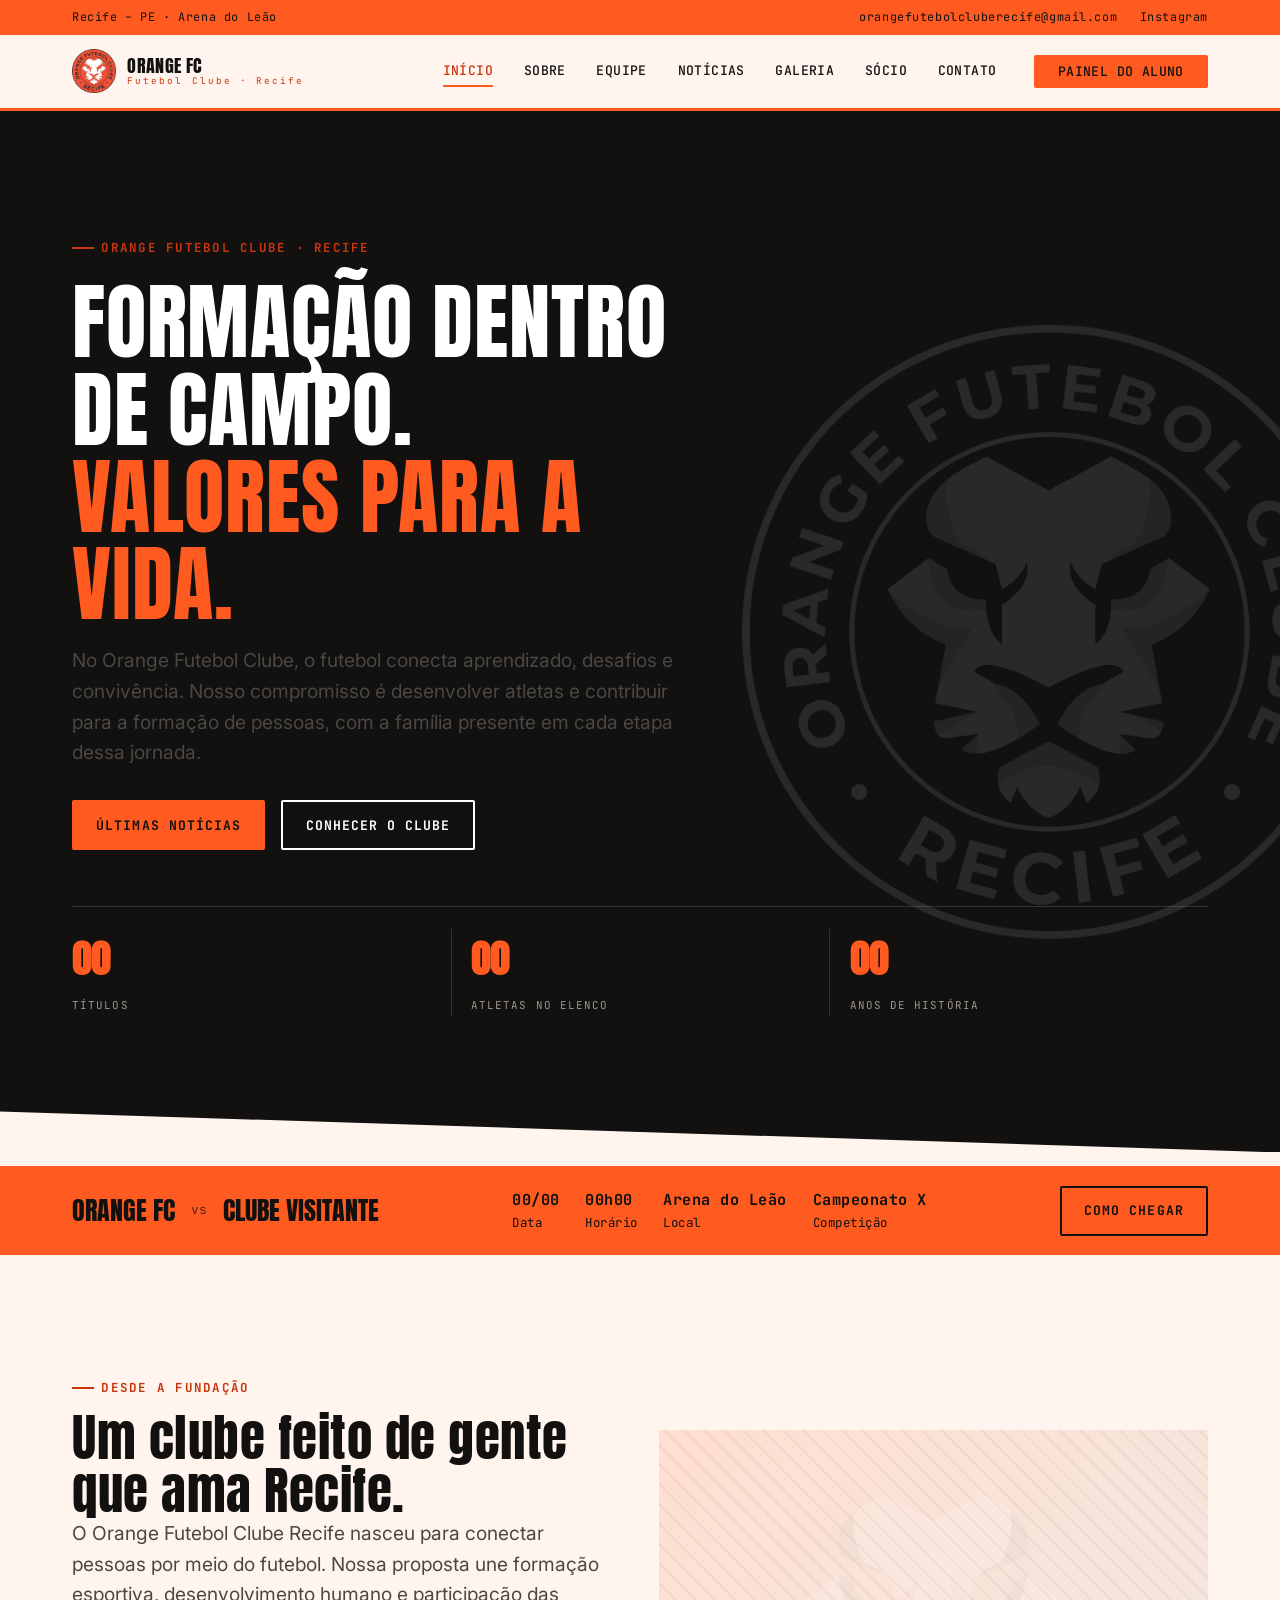
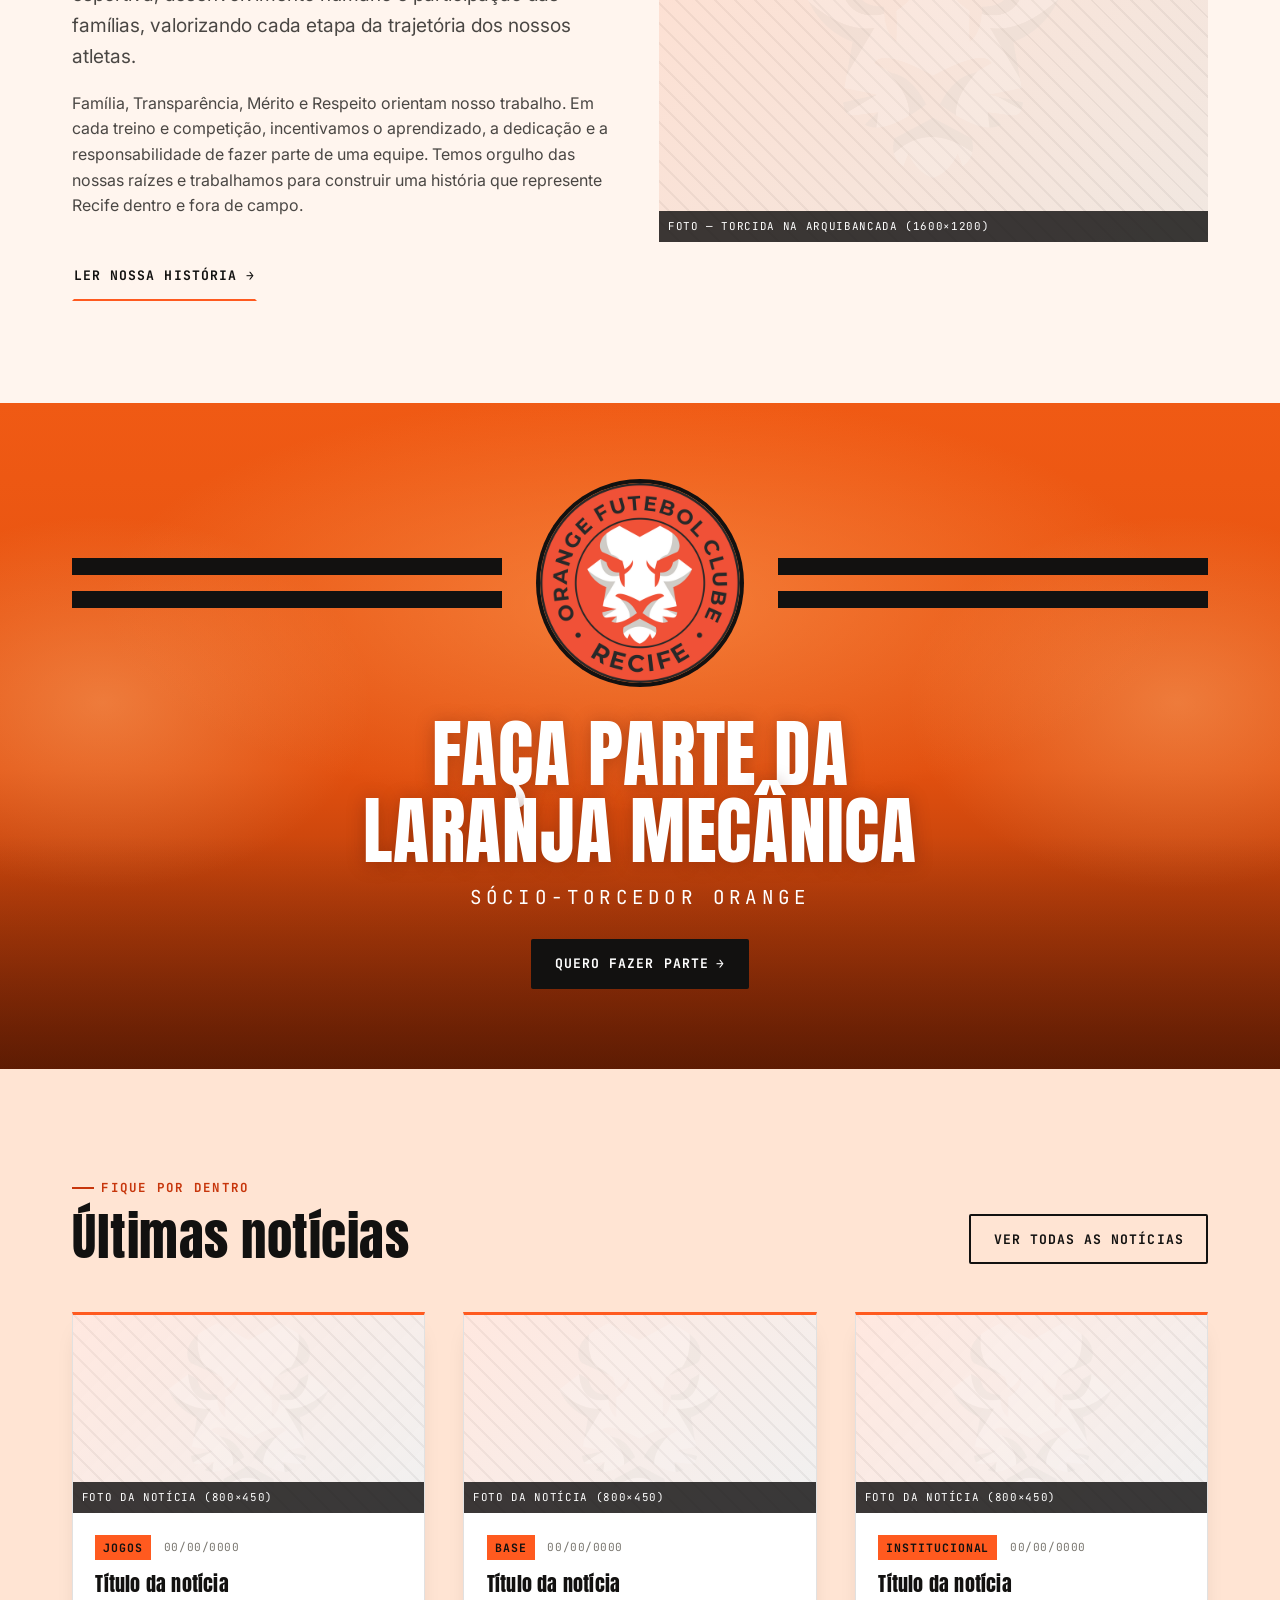
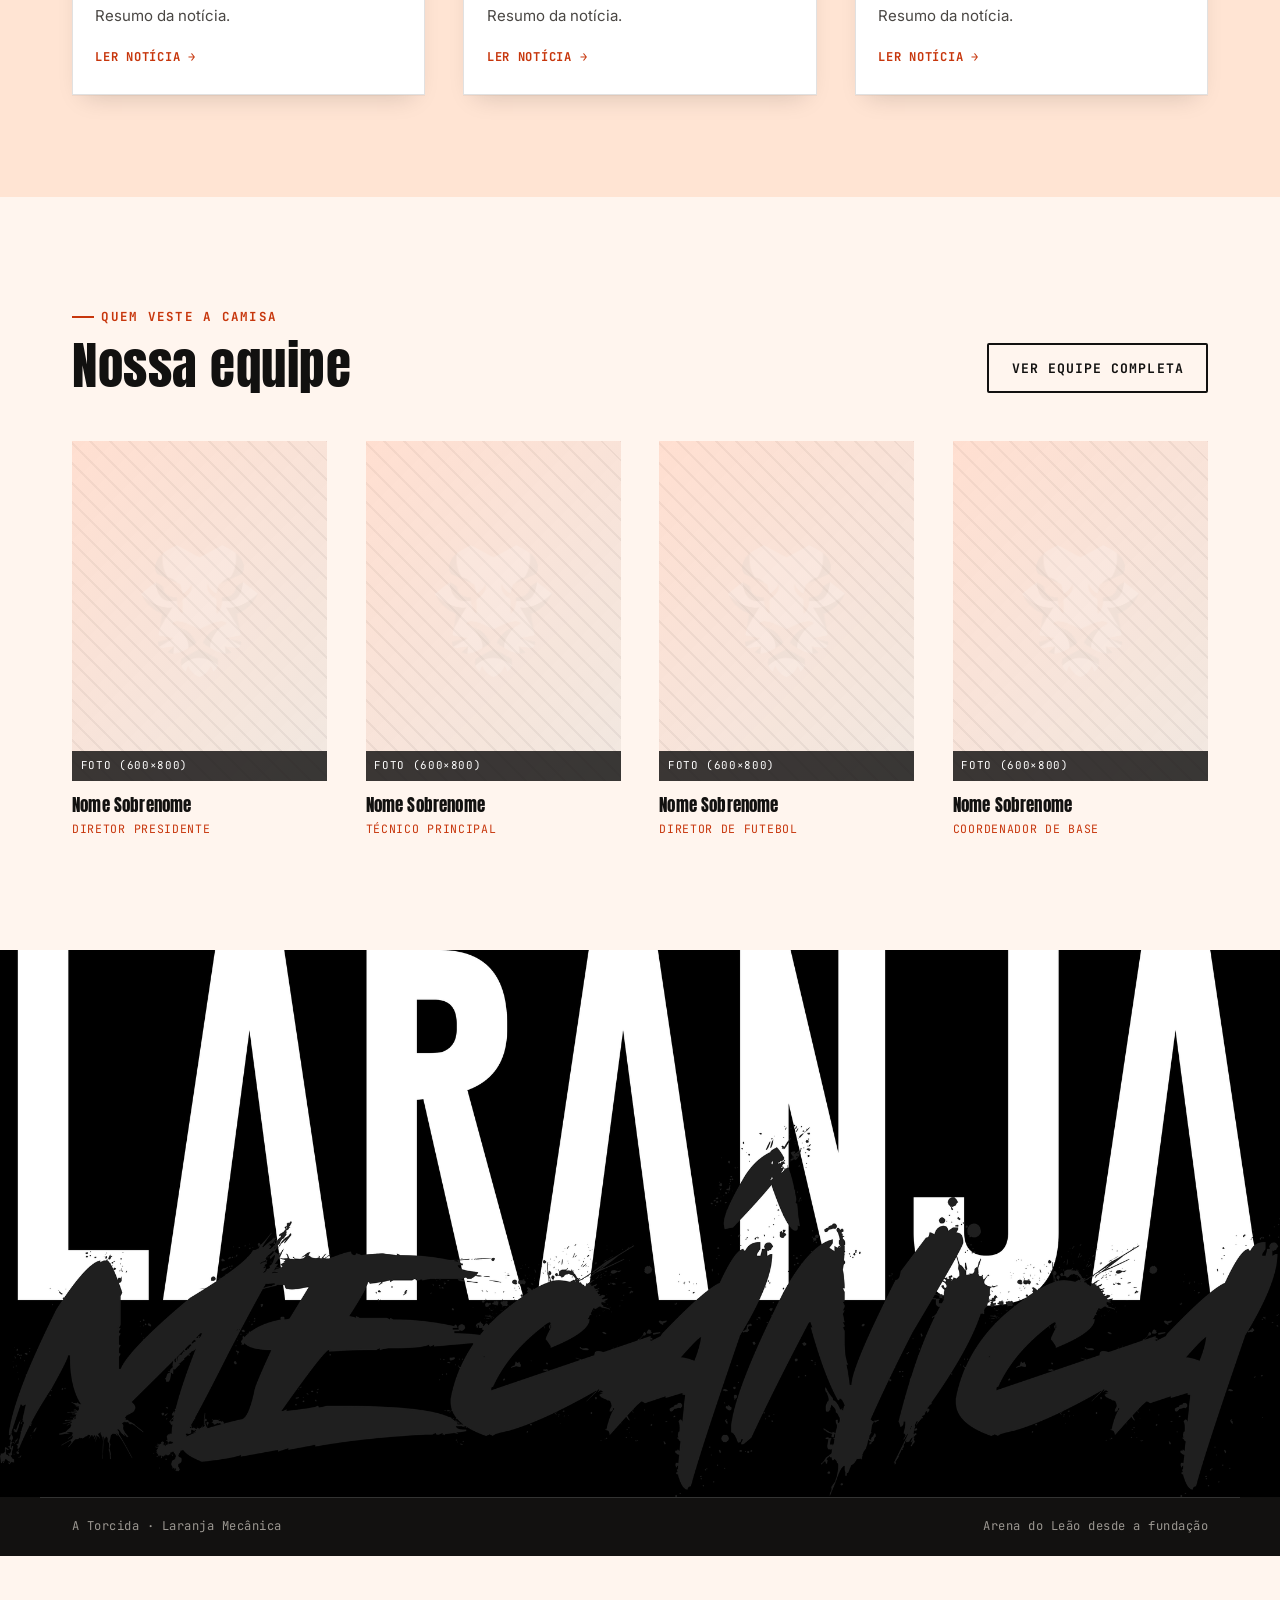
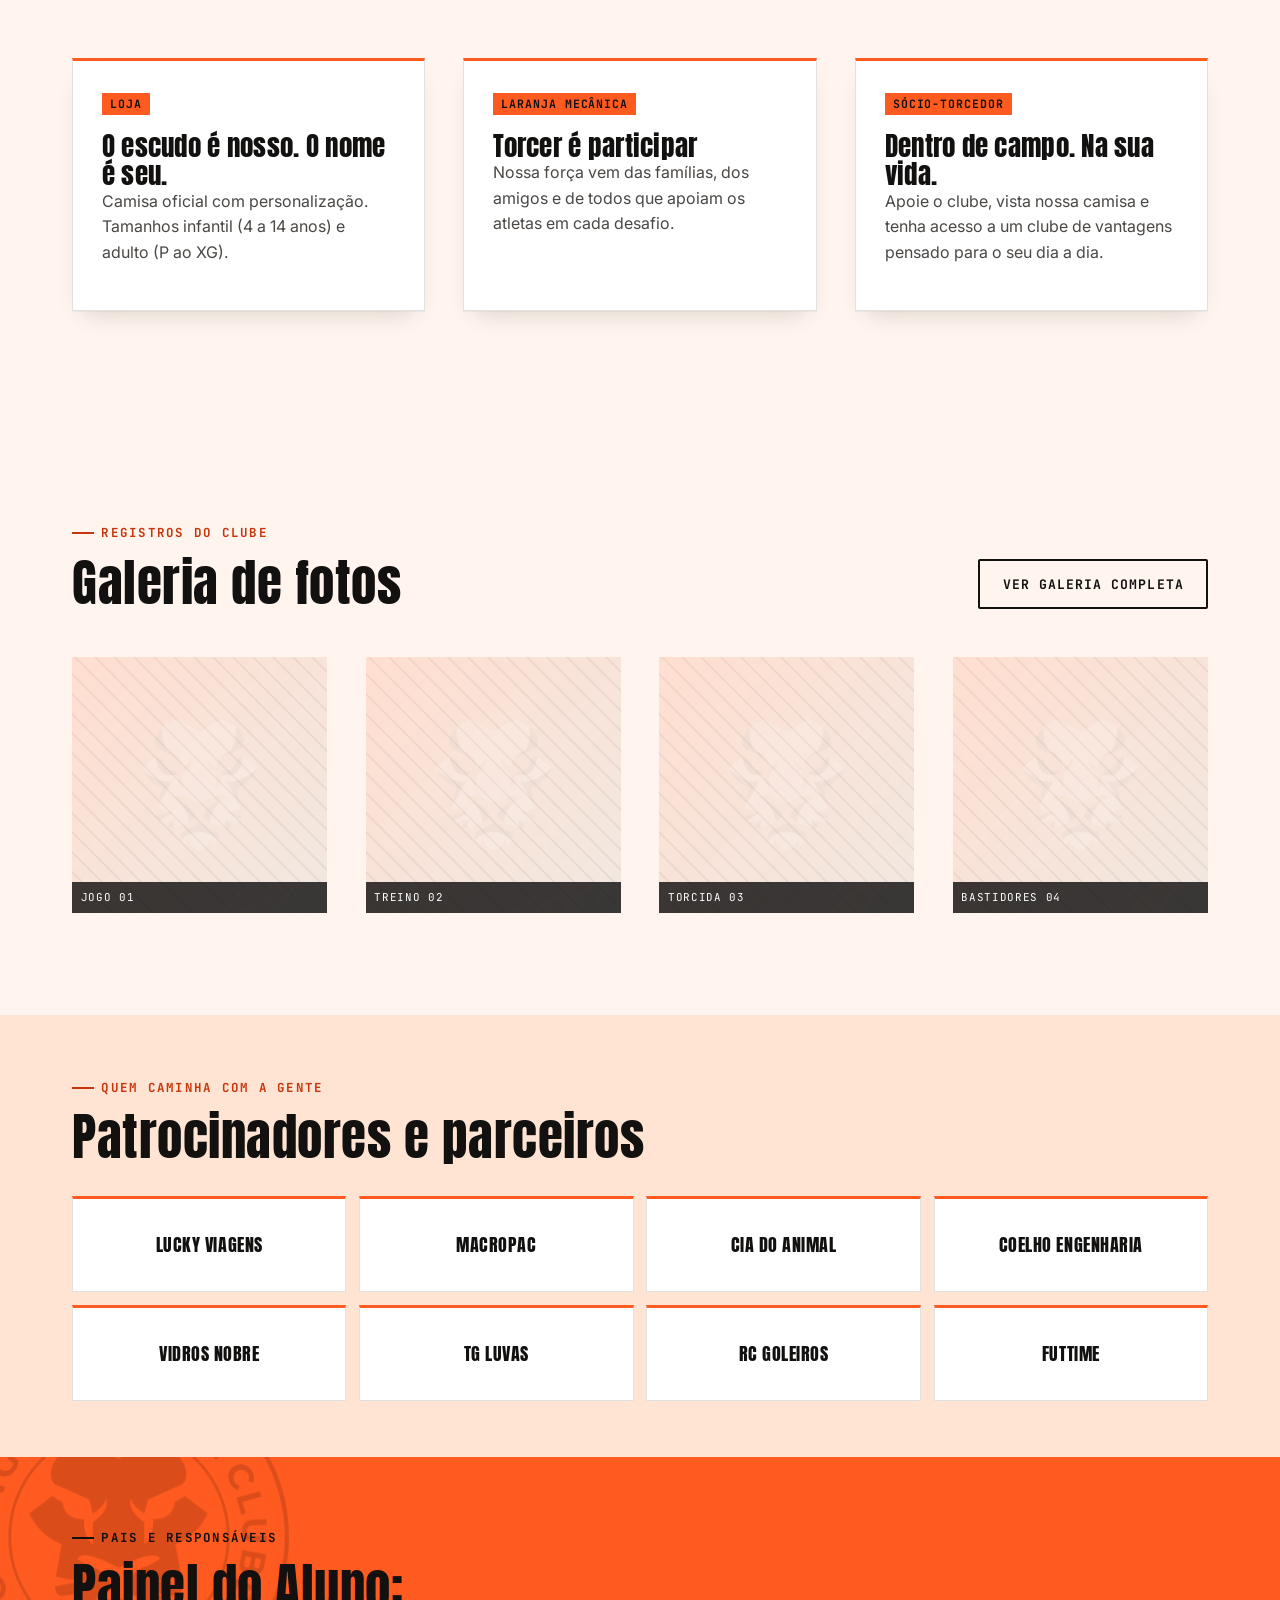
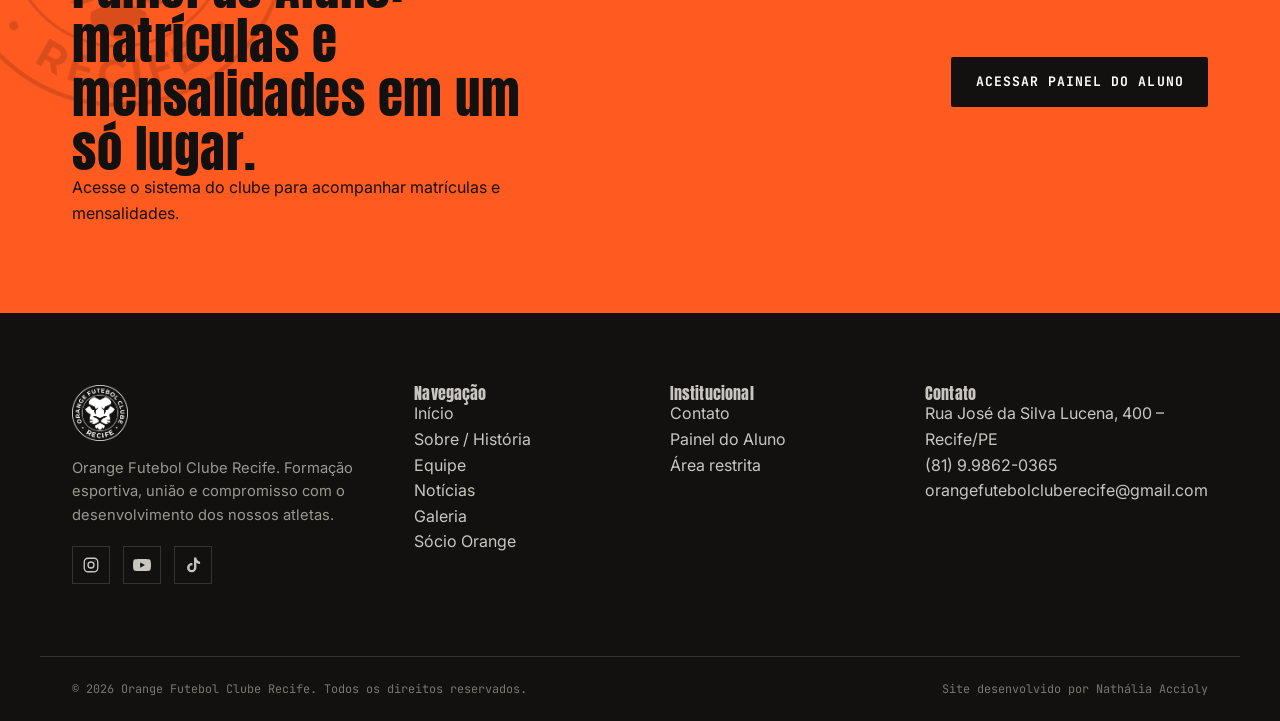
==== commit 293bf8f1: "Atualizações" ====
--- a/index.html
+++ b/index.html
@@ -16,7 +16,7 @@
   <div class="container">
     <span>Recife – PE · Arena do Leão</span>
     <div class="topbar__links">
-      <a href="contato.html">contato@orangefc.com.br</a>
+      <a href="mailto:orangefutebolcluberecife@gmail.com">orangefutebolcluberecife@gmail.com</a>
       <a href="https://www.instagram.com/orangefcrecife" target="_blank" rel="noopener">Instagram</a>
     </div>
   </div>
@@ -52,10 +52,10 @@
       <div class="hero__content">
         <p class="eyebrow">Orange Futebol Clube · Recife</p>
         <h1 class="h1 hero__title">
-          <span class="line">GARRA E CORAÇÃO</span>
-          <span class="line text-orange">DENTRO DE CAMPO.</span>
+          <span class="line">FORMAÇÃO DENTRO DE CAMPO.</span>
+          <span class="line text-orange">VALORES PARA A VIDA.</span>
         </h1>
-        <p class="lede">Lorem ipsum dolor sit amet, consectetur adipiscing elit. Praesent euismod, sapien nec malesuada dictum, nunc turpis facilisis metus, id gravida velit nunc a nunc.</p>
+        <p class="lede">No Orange Futebol Clube, o futebol conecta aprendizado, desafios e convivência. Nosso compromisso é desenvolver atletas e contribuir para a formação de pessoas, com a família presente em cada etapa dessa jornada.</p>
         <div class="hero__actions">
           <a class="btn btn--primary" href="noticias.html">Últimas notícias</a>
           <a class="btn btn--outline" href="sobre.html">Conhecer o clube</a>
@@ -104,13 +104,27 @@
       <div>
         <p class="eyebrow">Desde a fundação</p>
         <h2 class="h2">Um clube feito de gente<br>que ama Recife.</h2>
-        <p class="lede">Lorem ipsum dolor sit amet, consectetur adipiscing elit, sed do eiusmod tempor incididunt ut labore et dolore magna aliqua. Ut enim ad minim veniam, quis nostrud exercitation ullamco laboris.</p>
-        <p style="color:#4A4744; max-width: 60ch;">Ut enim ad minim veniam, quis nostrud exercitation ullamco laboris nisi ut aliquip ex ea commodo consequat. Duis aute irure dolor in reprehenderit in voluptate velit esse cillum dolore.</p>
+        <p class="lede">O Orange Futebol Clube Recife nasceu para conectar pessoas por meio do futebol. Nossa proposta une formação esportiva, desenvolvimento humano e participação das famílias, valorizando cada etapa da trajetória dos nossos atletas.</p>
+        <p style="color:#4A4744; max-width: 60ch;">Família, Transparência, Mérito e Respeito orientam nosso trabalho. Em cada treino e competição, incentivamos o aprendizado, a dedicação e a responsabilidade de fazer parte de uma equipe. Temos orgulho das nossas raízes e trabalhamos para construir uma história que represente Recife dentro e fora de campo.</p>
         <a class="btn btn--ghost" href="sobre.html" style="margin-top: 1rem;">Ler nossa história →</a>
       </div>
       <div class="ph ph--4x3">
         <span>Foto — torcida na arquibancada (1600×1200)</span>
       </div>
+    </div>
+  </section>
+
+  <!-- ============================= BANNER — SÓCIO-TORCEDOR ============================= -->
+  <section class="join-banner">
+    <div class="container">
+      <div class="join-banner__crest">
+        <span class="join-banner__stripes" aria-hidden="true"></span>
+        <img src="img/escudo-laranja-grande.png" alt="Escudo do Orange Futebol Clube Recife">
+        <span class="join-banner__stripes" aria-hidden="true"></span>
+      </div>
+      <h2 class="join-banner__title">Faça parte da<br>Laranja Mecânica</h2>
+      <p class="join-banner__sub">Sócio-torcedor Orange</p>
+      <a class="btn join-banner__btn" href="socio.html">Quero fazer parte <span aria-hidden="true">→</span></a>
     </div>
   </section>
 
@@ -130,8 +144,8 @@
           <div class="ph ph--16x9"><span>Foto da notícia (800×450)</span></div>
           <div class="news-card__body">
             <div class="news-card__meta"><span class="tag tag--orange">Jogos</span><span>00/00/0000</span></div>
-            <h3>Lorem ipsum dolor sit amet consectetur</h3>
-            <p>Lorem ipsum dolor sit amet, consectetur adipiscing elit, sed do eiusmod tempor incididunt.</p>
+            <h3>Título da notícia</h3>
+            <p>Resumo da notícia.</p>
             <a class="news-card__link" href="noticia.html">Ler notícia →</a>
           </div>
         </article>
@@ -139,8 +153,8 @@
           <div class="ph ph--16x9"><span>Foto da notícia (800×450)</span></div>
           <div class="news-card__body">
             <div class="news-card__meta"><span class="tag tag--orange">Base</span><span>00/00/0000</span></div>
-            <h3>Ut enim ad minim veniam quis nostrud</h3>
-            <p>Ut enim ad minim veniam, quis nostrud exercitation ullamco laboris nisi ut aliquip ex ea.</p>
+            <h3>Título da notícia</h3>
+            <p>Resumo da notícia.</p>
             <a class="news-card__link" href="noticia.html">Ler notícia →</a>
           </div>
         </article>
@@ -148,8 +162,8 @@
           <div class="ph ph--16x9"><span>Foto da notícia (800×450)</span></div>
           <div class="news-card__body">
             <div class="news-card__meta"><span class="tag tag--orange">Institucional</span><span>00/00/0000</span></div>
-            <h3>Duis aute irure dolor in reprehenderit</h3>
-            <p>Duis aute irure dolor in reprehenderit in voluptate velit esse cillum dolore eu fugiat.</p>
+            <h3>Título da notícia</h3>
+            <p>Resumo da notícia.</p>
             <a class="news-card__link" href="noticia.html">Ler notícia →</a>
           </div>
         </article>
@@ -201,6 +215,27 @@
     </div>
   </section>
 
+  <!-- ============================= DESTAQUES — LOJA / LARANJA MECÂNICA / SÓCIO ============================= -->
+  <section class="section">
+    <div class="container grid grid-3">
+      <a class="card" href="socio.html#camisa" style="padding:1.8rem;">
+        <span class="tag tag--orange">Loja</span>
+        <h3 class="h3" style="margin-top:1rem;">O escudo é nosso. O nome é seu.</h3>
+        <p style="color:#4A4744;">Camisa oficial com personalização. Tamanhos infantil (4 a 14 anos) e adulto (P ao XG).</p>
+      </a>
+      <a class="card" href="sobre.html#torcida" style="padding:1.8rem;">
+        <span class="tag tag--orange">Laranja Mecânica</span>
+        <h3 class="h3" style="margin-top:1rem;">Torcer é participar</h3>
+        <p style="color:#4A4744;">Nossa força vem das famílias, dos amigos e de todos que apoiam os atletas em cada desafio.</p>
+      </a>
+      <a class="card" href="socio.html" style="padding:1.8rem;">
+        <span class="tag tag--orange">Sócio-torcedor</span>
+        <h3 class="h3" style="margin-top:1rem;">Dentro de campo. Na sua vida.</h3>
+        <p style="color:#4A4744;">Apoie o clube, vista nossa camisa e tenha acesso a um clube de vantagens pensado para o seu dia a dia.</p>
+      </a>
+    </div>
+  </section>
+
   <!-- ============================= GALERIA (TEASER) ============================= -->
   <section class="section">
     <div class="container">
@@ -220,6 +255,24 @@
     </div>
   </section>
 
+  <!-- ============================= PATROCINADORES / PARCEIROS ============================= -->
+  <section class="section section--dim section--tight">
+    <div class="container">
+      <p class="eyebrow">Quem caminha com a gente</p>
+      <h2 class="h2" style="margin-bottom:2rem;">Patrocinadores e parceiros</h2>
+      <ul class="partners">
+        <li>Lucky Viagens</li>
+        <li>Macropac</li>
+        <li>Cia do Animal</li>
+        <li>Coelho Engenharia</li>
+        <li>Vidros Nobre</li>
+        <li>TG Luvas</li>
+        <li>RC Goleiros</li>
+        <li>Futtime</li>
+      </ul>
+    </div>
+  </section>
+
   <!-- ============================= CTA — PAINEL DO ALUNO ============================= -->
   <section class="cta-banner">
     <img class="cta-banner__lion" src="img/leao-watermark-1.png" alt="">
@@ -227,7 +280,7 @@
       <div>
         <p class="eyebrow">Pais e responsáveis</p>
         <h2 class="h2">Painel do Aluno: matrículas e mensalidades em um só lugar.</h2>
-        <p>Lorem ipsum dolor sit amet, consectetur adipiscing elit, sed do eiusmod tempor incididunt ut labore et dolore magna aliqua.</p>
+        <p>Acesse o sistema do clube para acompanhar matrículas e mensalidades.</p>
       </div>
       <a class="btn btn--primary" href="#" target="_blank" rel="noopener">Acessar Painel do Aluno</a>
     </div>
@@ -240,7 +293,7 @@
   <div class="container footer__top">
     <div class="footer__brand">
       <img src="img/escudo-preto.png" alt="Escudo do Orange Futebol Clube Recife" style="filter: brightness(0) invert(1);">
-      <p>Lorem ipsum dolor sit amet, consectetur adipiscing elit. Um clube de Recife, feito pela e para a torcida.</p>
+      <p>Orange Futebol Clube Recife. Formação esportiva, união e compromisso com o desenvolvimento dos nossos atletas.</p>
       <div class="footer__social">
         <a href="https://www.instagram.com/orangefcrecife" target="_blank" rel="noopener" aria-label="Instagram"><svg viewBox="0 0 24 24" fill="none" stroke="currentColor" stroke-width="1.8"><rect x="3" y="3" width="18" height="18" rx="5"/><circle cx="12" cy="12" r="4"/><circle cx="17.3" cy="6.7" r="0.6" fill="currentColor" stroke="none"/></svg></a>
         <a href="https://www.youtube.com/@OrangeFCTV" target="_blank" rel="noopener" aria-label="YouTube"><svg viewBox="0 0 24 24" fill="currentColor"><path d="M23.5 6.5a3 3 0 0 0-2.1-2.1C19.4 4 12 4 12 4s-7.4 0-9.4.4A3 3 0 0 0 .5 6.5 31 31 0 0 0 0 12a31 31 0 0 0 .5 5.5 3 3 0 0 0 2.1 2.1C4.6 20 12 20 12 20s7.4 0 9.4-.4a3 3 0 0 0 2.1-2.1A31 31 0 0 0 24 12a31 31 0 0 0-.5-5.5ZM9.6 15.5v-7l6.4 3.5-6.4 3.5Z"/></svg></a>
@@ -269,15 +322,15 @@
     <div class="footer__contact">
       <h4>Contato</h4>
       <ul>
-        <li>Rua Exemplo, 123 – Recife/PE</li>
-        <li>(00) 0000-0000</li>
-        <li>contato@orangefc.com.br</li>
+        <li>Rua José da Silva Lucena, 400 – Recife/PE</li>
+        <li><a href="tel:+5581998620365">(81) 9.9862-0365</a></li>
+        <li><a href="mailto:orangefutebolcluberecife@gmail.com">orangefutebolcluberecife@gmail.com</a></li>
       </ul>
     </div>
   </div>
   <div class="container footer__bottom">
     <span>© 2026 Orange Futebol Clube Recife. Todos os direitos reservados.</span>
-    <span>Site desenvolvido por <a href="#">Seu Nome / Agência</a></span>
+    <span>Site desenvolvido por Nathália Accioly</span>
   </div>
 </footer>
 
--- a/css/style.css
+++ b/css/style.css
@@ -16,8 +16,8 @@
   --orange-light:  #FFDCC8;
   --ink:           #121110;
   --ink-soft:      #1D1B19;
-  --paper:         #F7F6F3;
-  --paper-dim:     #ECEAE4;
+  --paper:         #FFF5EE; /* fundo levemente alaranjado */
+  --paper-dim:     #FFE4D3;
   --white:         #FFFFFF;
   --line:          rgba(18,17,16,.12);
   --line-on-dark:  rgba(255,255,255,.14);
@@ -99,7 +99,7 @@
 .h2{ font-size: clamp(2rem, 4.6vw, 3.2rem); }
 .h3{ font-size: clamp(1.35rem, 2.6vw, 1.7rem); }
 .lede{ font-size: clamp(1.05rem, 1.6vw, 1.2rem); color: #4A4744; max-width: 60ch; }
-.section--dark .lede{ color: #C9C6C1; }
+.section--dark .lede, .page-hero .lede{ color: #C9C6C1; }
 
 .text-orange{ color: var(--orange); }
 
@@ -443,6 +443,16 @@
   letter-spacing: .04em;
 }
 
+/* Patrocinadores / parceiros (troque cada <li> pela <img> do logo quando houver) */
+.partners{ display: grid; grid-template-columns: repeat(4, 1fr); gap: .8rem; }
+.partners li{
+  display: flex; align-items: center; justify-content: center; text-align: center;
+  min-height: 96px; padding: 1rem;
+  background: var(--white); border: 1px solid var(--line);
+  font-family: var(--font-display); font-size: 1.1rem; letter-spacing: .03em; text-transform: uppercase;
+}
+@media (max-width: 560px){ .partners{ grid-template-columns: repeat(2, 1fr); } }
+
 /* Galeria */
 .gallery-filters{ display: flex; gap: .6rem; flex-wrap: wrap; margin-bottom: 2rem; }
 .gallery-filters button{
@@ -498,6 +508,7 @@
 .contact-info__item{ padding: 1.4rem; background: var(--white); border: 1px solid var(--line); }
 .contact-info__item h4{ font-family: var(--font-mono); font-size: .72rem; letter-spacing: .08em; text-transform: uppercase; color: var(--orange-deep); margin: 0 0 .5rem; }
 
+.map-embed{ display: block; width: 100%; aspect-ratio: 16/7; min-height: 280px; border: 1px solid var(--line); }
 .map-ph{
   aspect-ratio: 16/7;
   background: var(--paper-dim);
@@ -549,6 +560,80 @@
 .admin-list__actions button:hover{ border-color: var(--ink); }
 .admin-list__actions button.danger:hover{ border-color: #C7360C; color: #C7360C; }
 .admin-empty{ font-family: var(--font-mono); font-size: .82rem; color: #79766F; padding: 1.4rem 0; }
+
+/* --------------------------------------------------------------------------
+   Mais laranja — áreas grandes em laranja da marca, sempre com texto escuro
+   (texto branco sobre o laranja não tem contraste suficiente)
+   -------------------------------------------------------------------------- */
+.topbar{ background: var(--orange); color: var(--ink); }
+.topbar a:hover{ color: var(--white); }
+.site-header{ border-bottom: 3px solid var(--orange); }
+.site-footer{ border-top: 6px solid var(--orange); }
+.card{ border-top: 3px solid var(--orange); }
+.partners li{ border-top: 3px solid var(--orange); }
+
+/* Cabeçalho das páginas internas */
+.page-hero{ background: var(--orange); color: var(--ink); }
+.page-hero .eyebrow, .page-hero .breadcrumb, .page-hero .lede, .page-hero .article__meta{ color: var(--ink); }
+.page-hero .breadcrumb a:hover{ color: var(--white); }
+.page-hero .text-orange{ color: var(--white); }
+.page-hero .tag--orange{ background: var(--ink); color: var(--white); }
+.page-hero .btn--primary{ background: var(--ink); color: var(--white); }
+.page-hero .btn--primary:hover{ background: var(--white); color: var(--ink); }
+
+/* Banners de chamada (Painel do Aluno, equipe, sócio) */
+.cta-banner{ background: var(--orange); color: var(--ink); }
+.cta-banner__lion{ opacity: .14; filter: brightness(0); }
+.cta-banner .eyebrow, .cta-banner p{ color: var(--ink); }
+.cta-banner .btn--primary{ background: var(--ink); color: var(--white); }
+.cta-banner .btn--primary:hover{ background: var(--white); color: var(--ink); }
+
+/* Banner "Faça parte da Laranja Mecânica" (Home) — fundo de luz de estádio em CSS */
+.join-banner{
+  position: relative;
+  overflow: hidden;
+  text-align: center;
+  color: var(--white);
+  padding-block: clamp(3rem, 7vw, 5rem);
+  background:
+    radial-gradient(ellipse 60% 45% at 50% 30%, rgba(255,160,90,.55), transparent 70%),
+    radial-gradient(ellipse 30% 40% at 8% 45%, rgba(255,200,140,.35), transparent 70%),
+    radial-gradient(ellipse 30% 40% at 92% 45%, rgba(255,200,140,.35), transparent 70%),
+    linear-gradient(180deg, #F05A14 0%, #E2500F 55%, #8A2A06 100%);
+}
+.join-banner::after{ /* sombra da arquibancada na base */
+  content: "";
+  position: absolute; inset: auto 0 0 0; height: 35%;
+  background: linear-gradient(180deg, transparent, rgba(40,10,0,.45));
+  pointer-events: none;
+}
+.join-banner .container{ position: relative; z-index: 1; }
+.join-banner__crest{ display: flex; align-items: center; gap: clamp(1rem, 3vw, 2.4rem); margin-bottom: clamp(1.2rem, 3vw, 2rem); }
+.join-banner__crest img{
+  width: clamp(120px, 16vw, 200px);
+  flex: none;
+  border-radius: 50%;
+  box-shadow: 0 0 0 4px var(--ink);
+}
+.join-banner__stripes{ /* duas faixas pretas de cada lado do escudo */
+  flex: 1;
+  height: clamp(28px, 4vw, 50px);
+  background: linear-gradient(180deg, var(--ink) 0 34%, transparent 34% 66%, var(--ink) 66% 100%);
+}
+.join-banner__title{
+  font-size: clamp(2.4rem, 6.4vw, 4.6rem);
+  text-transform: uppercase;
+  text-shadow: 0 2px 18px rgba(80,20,0,.35);
+}
+.join-banner__sub{
+  font-family: var(--font-mono);
+  font-size: clamp(.85rem, 1.8vw, 1.2rem);
+  letter-spacing: .22em;
+  text-transform: uppercase;
+  margin: .8rem 0 1.6rem;
+}
+.join-banner__btn{ background: var(--ink); color: var(--white); }
+.join-banner__btn:hover{ background: var(--white); color: var(--ink); }
 
 /* Skip link */
 .skip-link{
